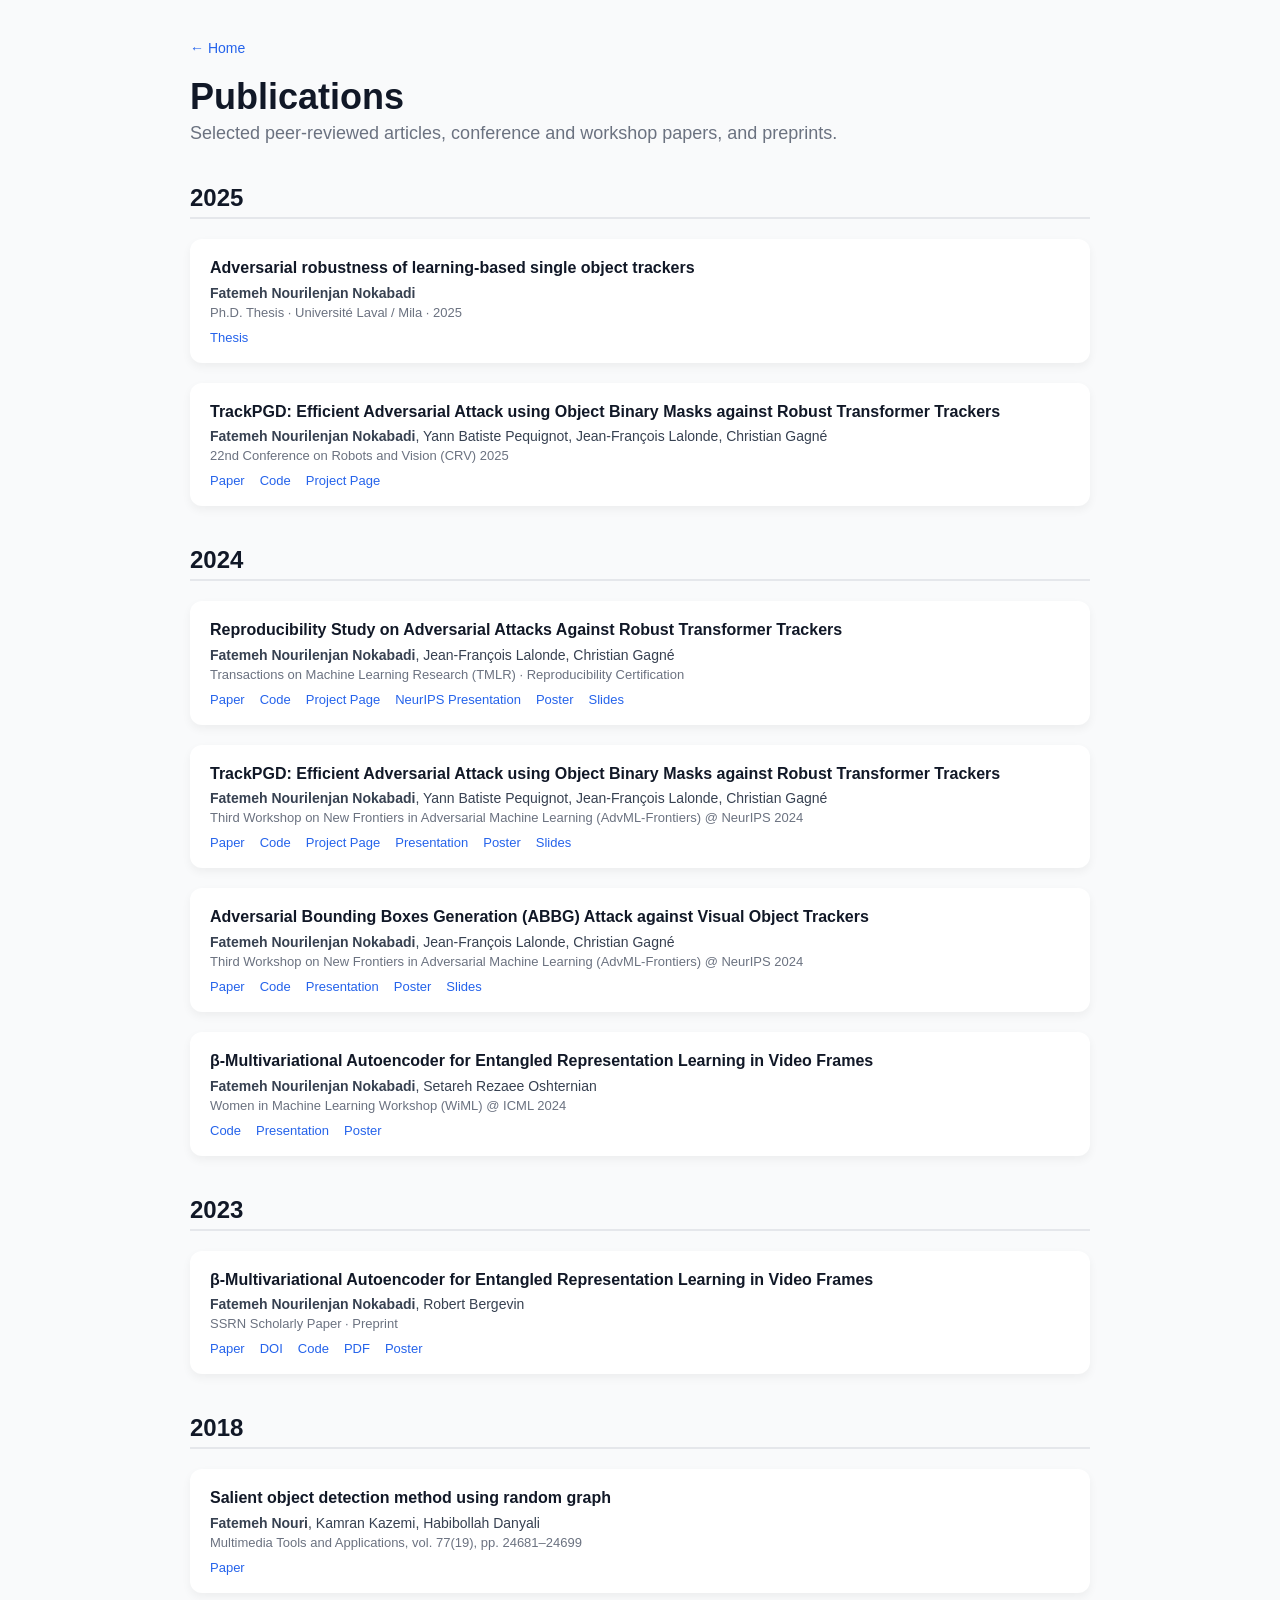
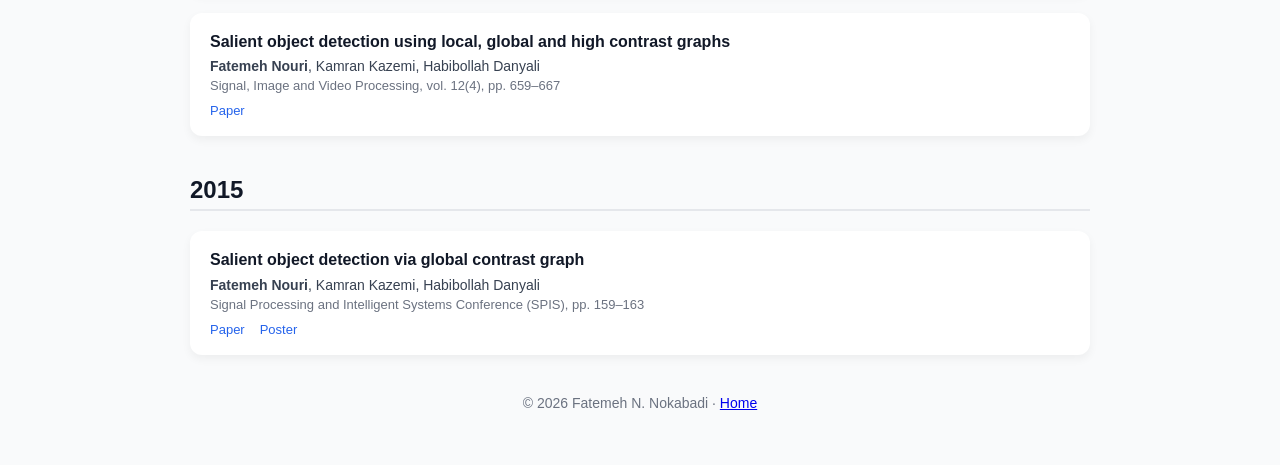
==== publications.html @ ff37f1ec "Replace profile photo Renames the newly uploaded assets/img/IMG_1244.png to assets/img/profile.png, " ====
<!DOCTYPE html>
<html lang="en">
<head>
    <meta charset="UTF-8">
    <meta name="viewport" content="width=device-width, initial-scale=1.0">
    <title>Publications | Fatemeh N. Nokabadi</title>

    <meta name="description" content="Publications by Fatemeh N. Nokabadi — computer vision, adversarial robustness, representation learning.">
    <meta name="author" content="Fatemeh N. Nokabadi">
    <link rel="canonical" href="https://fatemehn.github.io/publications.html">

    <meta property="og:type" content="website">
    <meta property="og:title" content="Publications | Fatemeh N. Nokabadi">
    <meta property="og:description" content="Publications by Fatemeh N. Nokabadi — computer vision, adversarial robustness, representation learning.">
    <meta property="og:url" content="https://fatemehn.github.io/publications.html">
    <meta property="og:image" content="https://fatemehn.github.io/assets/img/profile.png">

    <meta name="twitter:card" content="summary">
    <meta name="twitter:title" content="Publications | Fatemeh N. Nokabadi">
    <meta name="twitter:description" content="Publications by Fatemeh N. Nokabadi — computer vision, adversarial robustness, representation learning.">
    <meta name="twitter:image" content="https://fatemehn.github.io/assets/img/profile.png">

    <link rel="icon" type="image/svg+xml" href="favicon.svg">
    <link rel="stylesheet" href="style.css">
</head>

<body>

<div class="container">

    <header>
        <div class="page-nav">
            <a href="index.html">&larr; Home</a>
        </div>
        <h1>Publications</h1>
        <p class="subtitle">Selected peer-reviewed articles, conference and workshop papers, and preprints.</p>
    </header>

    <main>

        <section>
            <h2>2025</h2>

            <div class="card pub">
                <div class="pub-title">Adversarial robustness of learning-based single object trackers</div>
                <div class="pub-authors"><strong>Fatemeh Nourilenjan Nokabadi</strong></div>
                <p class="subtitle pub-venue">Ph.D. Thesis &middot; Universit&eacute; Laval / Mila &middot; 2025</p>
                <div class="pub-links">
                    <a href="https://corpus.ulaval.ca/entities/publication/7c452c49-e548-4453-a1b8-ef838040003e" target="_blank" rel="noopener">Thesis</a>
                </div>
            </div>

            <div class="card pub">
                <div class="pub-title">TrackPGD: Efficient Adversarial Attack using Object Binary Masks against Robust Transformer Trackers</div>
                <div class="pub-authors"><strong>Fatemeh Nourilenjan Nokabadi</strong>, Yann Batiste Pequignot, Jean-Fran&ccedil;ois Lalonde, Christian Gagn&eacute;</div>
                <p class="subtitle pub-venue">22nd Conference on Robots and Vision (CRV) 2025</p>
                <div class="pub-links">
                    <a href="https://crv.pubpub.org/pub/9aj2g0hb/release/1" target="_blank" rel="noopener">Paper</a>
                    <a href="https://github.com/fatemehN/TrackPGD" target="_blank" rel="noopener">Code</a>
                    <a href="https://lvsn.github.io/TrackPGD/" target="_blank" rel="noopener">Project Page</a>
                </div>
            </div>
        </section>

        <section>
            <h2>2024</h2>

            <div class="card pub">
                <div class="pub-title">Reproducibility Study on Adversarial Attacks Against Robust Transformer Trackers</div>
                <div class="pub-authors"><strong>Fatemeh Nourilenjan Nokabadi</strong>, Jean-Fran&ccedil;ois Lalonde, Christian Gagn&eacute;</div>
                <p class="subtitle pub-venue">Transactions on Machine Learning Research (TMLR) &middot; Reproducibility Certification</p>
                <div class="pub-links">
                    <a href="https://openreview.net/forum?id=FEEKR0Vl9s" target="_blank" rel="noopener">Paper</a>
                    <a href="https://github.com/fatemehN/ReproducibilityStudy" target="_blank" rel="noopener">Code</a>
                    <a href="https://lvsn.github.io/ReproStudy/" target="_blank" rel="noopener">Project Page</a>
                    <a href="https://neurips.cc/virtual/2024/poster/99343" target="_blank" rel="noopener">NeurIPS Presentation</a>
                    <a href="NeurIPS2024/Reproducibility_Poster_Nokabadi.pdf" target="_blank" rel="noopener">Poster</a>
                    <a href="NeurIPS2024/Reproducibilty_Slides.pdf" target="_blank" rel="noopener">Slides</a>
                </div>
            </div>

            <div class="card pub">
                <div class="pub-title">TrackPGD: Efficient Adversarial Attack using Object Binary Masks against Robust Transformer Trackers</div>
                <div class="pub-authors"><strong>Fatemeh Nourilenjan Nokabadi</strong>, Yann Batiste Pequignot, Jean-Fran&ccedil;ois Lalonde, Christian Gagn&eacute;</div>
                <p class="subtitle pub-venue">Third Workshop on New Frontiers in Adversarial Machine Learning (AdvML-Frontiers) @ NeurIPS 2024</p>
                <div class="pub-links">
                    <a href="https://openreview.net/forum?id=niCzJh1cbP" target="_blank" rel="noopener">Paper</a>
                    <a href="https://github.com/fatemehN/TrackPGD" target="_blank" rel="noopener">Code</a>
                    <a href="https://lvsn.github.io/TrackPGD/" target="_blank" rel="noopener">Project Page</a>
                    <a href="https://neurips.cc/virtual/2024/100197" target="_blank" rel="noopener">Presentation</a>
                    <a href="NeurIPS2024/TrackPGDPosterFinal.pdf" target="_blank" rel="noopener">Poster</a>
                    <a href="NeurIPS2024/TrackPGD_Slides.pdf" target="_blank" rel="noopener">Slides</a>
                </div>
            </div>

            <div class="card pub">
                <div class="pub-title">Adversarial Bounding Boxes Generation (ABBG) Attack against Visual Object Trackers</div>
                <div class="pub-authors"><strong>Fatemeh Nourilenjan Nokabadi</strong>, Jean-Fran&ccedil;ois Lalonde, Christian Gagn&eacute;</div>
                <p class="subtitle pub-venue">Third Workshop on New Frontiers in Adversarial Machine Learning (AdvML-Frontiers) @ NeurIPS 2024</p>
                <div class="pub-links">
                    <a href="https://openreview.net/forum?id=PRQFtvakYN" target="_blank" rel="noopener">Paper</a>
                    <a href="https://github.com/fatemehN/ABBG" target="_blank" rel="noopener">Code</a>
                    <a href="https://neurips.cc/virtual/2024/100211" target="_blank" rel="noopener">Presentation</a>
                    <a href="NeurIPS2024/ABBGPosterFinal.pdf" target="_blank" rel="noopener">Poster</a>
                    <a href="NeurIPS2024/ABBG_Slides.pdf" target="_blank" rel="noopener">Slides</a>
                </div>
            </div>

            <div class="card pub">
                <div class="pub-title">&beta;-Multivariational Autoencoder for Entangled Representation Learning in Video Frames</div>
                <div class="pub-authors"><strong>Fatemeh Nourilenjan Nokabadi</strong>, Setareh Rezaee Oshternian</div>
                <p class="subtitle pub-venue">Women in Machine Learning Workshop (WiML) @ ICML 2024</p>
                <div class="pub-links">
                    <a href="https://github.com/fatemehN/entangled_representation" target="_blank" rel="noopener">Code</a>
                    <a href="https://www.youtube.com/watch?v=EUA3tJLeZyg" target="_blank" rel="noopener">Presentation</a>
                    <a href="assets/pdf/bmvae_poster.pdf" target="_blank" rel="noopener">Poster</a>
                </div>
            </div>
        </section>

        <section>
            <h2>2023</h2>

            <div class="card pub">
                <div class="pub-title">&beta;-Multivariational Autoencoder for Entangled Representation Learning in Video Frames</div>
                <div class="pub-authors"><strong>Fatemeh Nourilenjan Nokabadi</strong>, Robert Bergevin</div>
                <p class="subtitle pub-venue">SSRN Scholarly Paper &middot; Preprint</p>
                <div class="pub-links">
                    <a href="https://papers.ssrn.com/abstract=4364375" target="_blank" rel="noopener">Paper</a>
                    <a href="https://doi.org/10.2139/ssrn.4364375" target="_blank" rel="noopener">DOI</a>
                    <a href="https://github.com/fatemehN/entangled_representation" target="_blank" rel="noopener">Code</a>
                    <a href="assets/pdf/BMVAE.pdf" target="_blank" rel="noopener">PDF</a>
                    <a href="assets/pdf/bmvae_poster.pdf" target="_blank" rel="noopener">Poster</a>
                </div>
            </div>
        </section>

        <section>
            <h2>2018</h2>

            <div class="card pub">
                <div class="pub-title">Salient object detection method using random graph</div>
                <div class="pub-authors"><strong>Fatemeh Nouri</strong>, Kamran Kazemi, Habibollah Danyali</div>
                <p class="subtitle pub-venue">Multimedia Tools and Applications, vol. 77(19), pp. 24681&ndash;24699</p>
                <div class="pub-links">
                    <a href="https://doi.org/10.1007/s11042-018-5668-3" target="_blank" rel="noopener">Paper</a>
                </div>
            </div>

            <div class="card pub">
                <div class="pub-title">Salient object detection using local, global and high contrast graphs</div>
                <div class="pub-authors"><strong>Fatemeh Nouri</strong>, Kamran Kazemi, Habibollah Danyali</div>
                <p class="subtitle pub-venue">Signal, Image and Video Processing, vol. 12(4), pp. 659&ndash;667</p>
                <div class="pub-links">
                    <a href="https://doi.org/10.1007/s11760-017-1205-5" target="_blank" rel="noopener">Paper</a>
                </div>
            </div>
        </section>

        <section>
            <h2>2015</h2>

            <div class="card pub">
                <div class="pub-title">Salient object detection via global contrast graph</div>
                <div class="pub-authors"><strong>Fatemeh Nouri</strong>, Kamran Kazemi, Habibollah Danyali</div>
                <p class="subtitle pub-venue">Signal Processing and Intelligent Systems Conference (SPIS), pp. 159&ndash;163</p>
                <div class="pub-links">
                    <a href="https://ieeexplore.ieee.org/abstract/document/7422332" target="_blank" rel="noopener">Paper</a>
                    <a href="assets/pdf/ICSPIS 2015.pdf" target="_blank" rel="noopener">Poster</a>
                </div>
            </div>
        </section>

    </main>

    <footer>
        <p>&copy; 2026 Fatemeh N. Nokabadi &middot; <a href="index.html">Home</a></p>
    </footer>

</div>

</body>
</html>
---- style.css ----
body {
    font-family: -apple-system, BlinkMacSystemFont, "Segoe UI", Roboto, sans-serif;
    margin: 0;
    background: #f9fafb;
    color: #111827;
}


.container {
    max-width: 900px;
    margin-left: auto;
    margin-right: auto;
    padding: 40px 20px;
}

header {
    margin-bottom: 40px;
}

.header-container {
    display: flex;
    justify-content: flex-start;
    align-items: center;
    width: 100%;
    gap: 40px;
}

.header-content-left {
    display: flex;
    flex-direction: column;
}

h1 {
    font-size: 36px;
    margin: 0 0 5px 0;
}

.subtitle {
    font-size: 18px;
    color: #6b7280;
    margin: 0 0 10px 0;
}

.links {
    display: flex;
    gap: 15px;
}

.links a {
    text-decoration: none;
    color: #2563eb;
    font-weight: 400;
    font-size: 14px;
}

.links a:hover {
    text-decoration: underline;
}

.profile-pic {
    width: 140px;
    height: 140px;
    object-fit: cover;
    border-radius: 50%;
    border: 2px solid #e5e7eb;
    flex-shrink: 0;
}

h2 {
    margin-top: 40px;
    border-bottom: 2px solid #e5e7eb;
    padding-bottom: 5px;
}

.card {
    background: white;
    padding: 20px;
    margin-top: 20px;
    border-radius: 12px;
    box-shadow: 0 4px 10px rgba(0,0,0,0.05);
}

.card a {
    font-size: 13px;
    color: #2563eb;
    text-decoration: none;
    font-weight: 500;
}

.card a:hover {
    text-decoration: underline;
}

.job-header {
    display: flex;
    justify-content: space-between;
    align-items: center;
}

.job-title {
    font-weight: 600;
    font-size: 18px;
}

.company {
    color: #374151;
    margin-bottom: 10px;
}

.date {
    color: #6b7280;
    font-size: 14px;
}

ul {
    margin-top: 10px;
    padding-left: 20px;
}

ul li a {
    font-size: 13px;
}

.skills span {
    display: inline-block;
    background: #eef2ff;
    padding: 6px 10px;
    margin: 5px 5px 5px 0;
    border-radius: 6px;
    font-size: 14px;
}

.project-title {
    font-weight: 600;
    font-size: 18px;
    margin-bottom: 10px;
}

.project-carousel {
    display: flex;
    overflow-x: auto;
    scroll-snap-type: x mandatory;
    -webkit-overflow-scrolling: touch;
    scrollbar-width: none;
    padding: 8px 0 16px;
    margin-top: 20px;
}

.project-carousel::-webkit-scrollbar {
    display: none;
}

.project-carousel > .project-slide {
    flex: 0 0 100%;
    scroll-snap-align: center;
    scroll-snap-stop: always;
    margin-top: 0;
    box-sizing: border-box;
}

.swipe-hint {
    text-align: center;
    font-size: 12px;
    color: #6b7280;
    margin: 4px 0 0;
    user-select: none;
}

@media (min-width: 769px) {
    .project-carousel {
        display: block;
        overflow: visible;
        scroll-snap-type: none;
        padding: 0;
        margin-top: 0;
    }

    .project-carousel > .project-slide {
        margin-top: 20px;
    }

    .swipe-hint {
        display: none;
    }
}

.page-nav {
    margin-bottom: 20px;
    font-size: 14px;
}

.page-nav a {
    color: #2563eb;
    text-decoration: none;
}

.page-nav a:hover {
    text-decoration: underline;
}

.pub {
    padding: 18px 20px;
}

.pub-title {
    font-weight: 600;
    font-size: 16px;
    margin-bottom: 6px;
    line-height: 1.35;
}

.pub-authors {
    font-size: 14px;
    color: #374151;
    margin-bottom: 4px;
}

.pub-venue {
    font-size: 13px;
    margin: 2px 0 10px 0;
}

.pub-links {
    display: flex;
    flex-wrap: wrap;
    gap: 10px 15px;
}

@media (max-width: 768px) {
    .header-container {
        flex-direction: column-reverse;
        text-align: center;
        gap: 20px;
    }
    .links {
        justify-content: center;
    }
    .profile-pic {
        margin-left: 0;
    }
}


footer {
    text-align: center;
    margin-top: 40px;
    color: #6b7280;
    font-size: 14px;
}
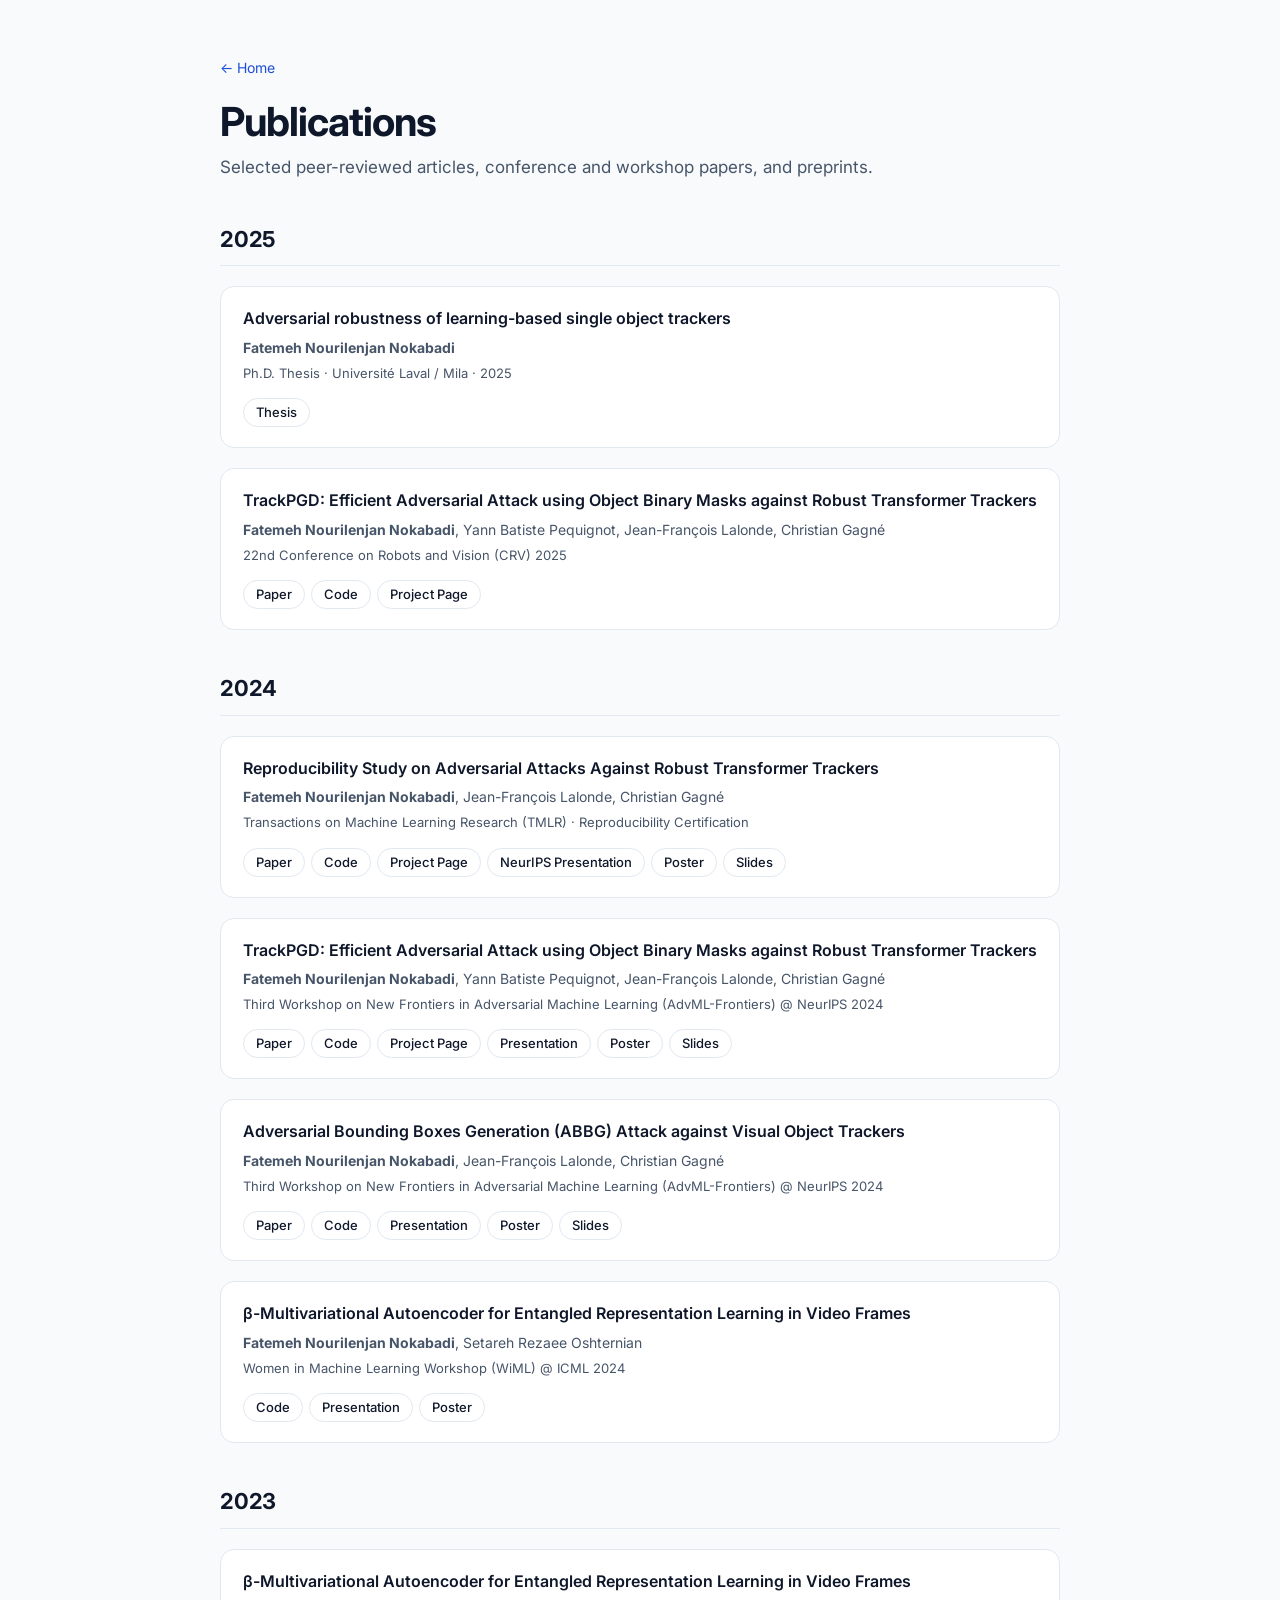
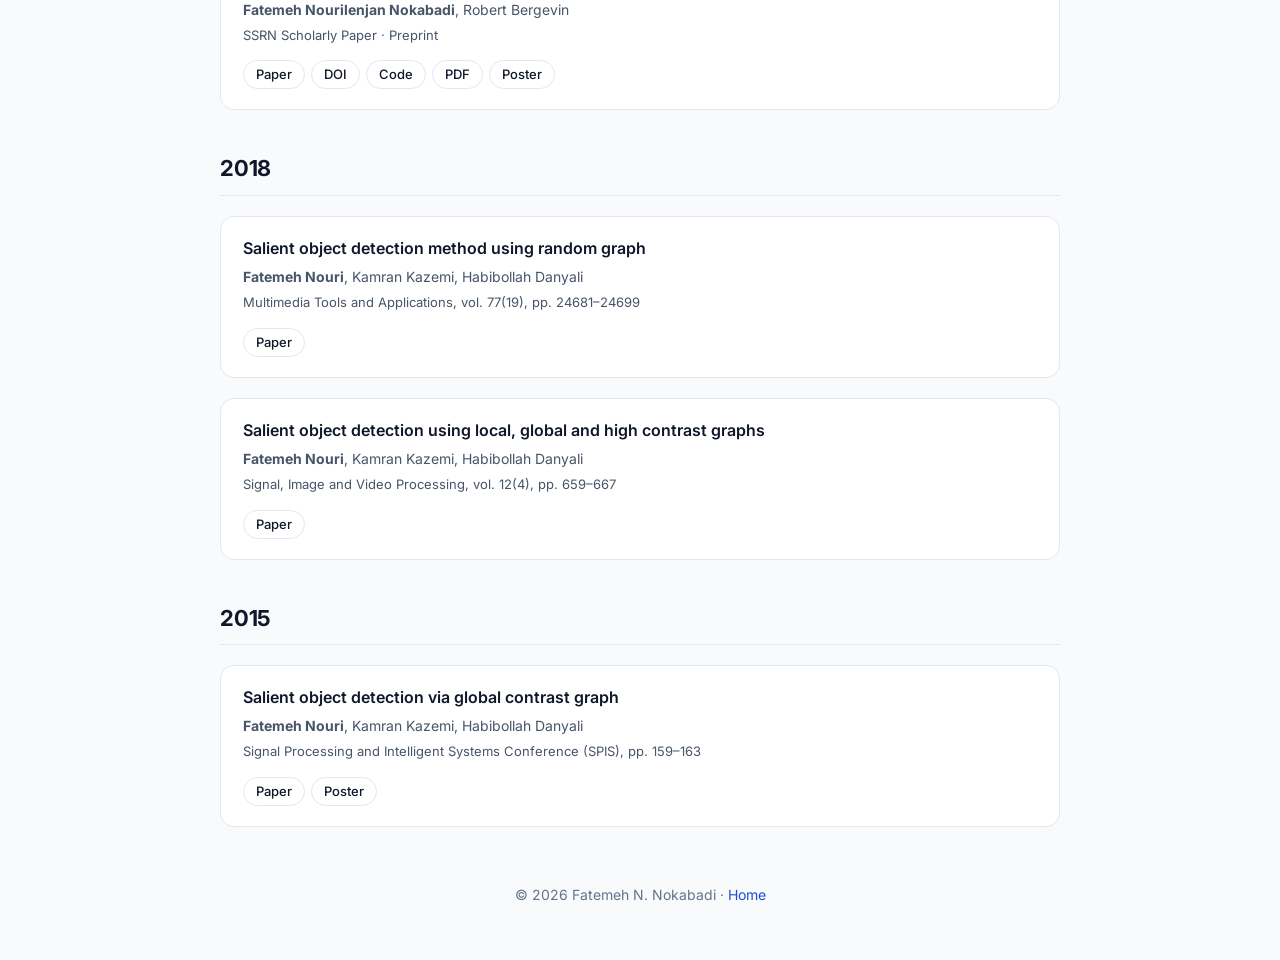
==== commit 7f7bd12a: "Add tabbed front page and start modern restyle Show About, Projects and Academic Service as tabs on " ====
--- a/publications.html
+++ b/publications.html
@@ -21,6 +21,9 @@
     <meta name="twitter:image" content="https://fatemehn.github.io/assets/img/profile.png">
 
     <link rel="icon" type="image/svg+xml" href="favicon.svg">
+    <link rel="preconnect" href="https://fonts.googleapis.com">
+    <link rel="preconnect" href="https://fonts.gstatic.com" crossorigin>
+    <link rel="stylesheet" href="https://fonts.googleapis.com/css2?family=Inter:wght@400;500;600;700&amp;display=swap">
     <link rel="stylesheet" href="style.css">
 </head>
 
--- a/style.css
+++ b/style.css
@@ -1,17 +1,71 @@
+:root {
+    --bg: #f8fafc;
+    --surface: #ffffff;
+    --text: #0f172a;
+    --text-muted: #475569;
+    --text-subtle: #64748b;
+    --border: #e2e8f0;
+    --accent: #1d4ed8;
+    --accent-soft: #eff6ff;
+    --accent-border: #bfdbfe;
+    --chip-bg: #f1f5f9;
+    color-scheme: light;
+}
+
+@media (prefers-color-scheme: dark) {
+    :root {
+        --bg: #0b1120;
+        --surface: #131c2e;
+        --text: #e2e8f0;
+        --text-muted: #a5b4c8;
+        --text-subtle: #94a3b8;
+        --border: #24324a;
+        --accent: #7cb1ff;
+        --accent-soft: #15233d;
+        --accent-border: #2b4572;
+        --chip-bg: #1c2840;
+        color-scheme: dark;
+    }
+}
+
+* {
+    box-sizing: border-box;
+}
+
 body {
-    font-family: -apple-system, BlinkMacSystemFont, "Segoe UI", Roboto, sans-serif;
+    font-family: "Inter", -apple-system, BlinkMacSystemFont, "Segoe UI", Roboto, sans-serif;
+    font-size: 16px;
+    line-height: 1.65;
     margin: 0;
-    background: #f9fafb;
-    color: #111827;
-}
-
+    background: var(--bg);
+    color: var(--text);
+    -webkit-font-smoothing: antialiased;
+}
+
+a {
+    color: var(--accent);
+    text-decoration: none;
+}
+
+a:hover {
+    text-decoration: underline;
+    text-underline-offset: 3px;
+}
+
+a:focus-visible,
+button:focus-visible {
+    outline: 2px solid var(--accent);
+    outline-offset: 2px;
+    border-radius: 6px;
+}
 
 .container {
-    max-width: 900px;
-    margin-left: auto;
-    margin-right: auto;
-    padding: 40px 20px;
-}
+    max-width: 880px;
+    margin: 0 auto;
+    padding: 56px 20px 40px;
+}
+
+/* ---------- Header ---------- */
 
 header {
     margin-bottom: 40px;
@@ -19,9 +73,8 @@
 
 .header-container {
     display: flex;
-    justify-content: flex-start;
-    align-items: center;
-    width: 100%;
+    justify-content: space-between;
+    align-items: center;
     gap: 40px;
 }
 
@@ -31,219 +84,323 @@
 }
 
 h1 {
-    font-size: 36px;
-    margin: 0 0 5px 0;
+    font-size: 40px;
+    font-weight: 700;
+    letter-spacing: -0.025em;
+    line-height: 1.15;
+    margin: 0 0 8px;
 }
 
 .subtitle {
-    font-size: 18px;
-    color: #6b7280;
-    margin: 0 0 10px 0;
+    font-size: 17px;
+    color: var(--text-muted);
+    margin: 0 0 18px;
 }
 
 .links {
     display: flex;
-    gap: 15px;
-}
-
-.links a {
+    flex-wrap: wrap;
+    align-items: center;
+    gap: 8px;
+}
+
+.icon-link {
+    display: inline-flex;
+    align-items: center;
+    justify-content: center;
+    width: 38px;
+    height: 38px;
+    border: 1px solid var(--border);
+    border-radius: 50%;
+    background: var(--surface);
+    color: var(--text-muted);
+    transition: color 0.15s, border-color 0.15s, background 0.15s;
+}
+
+.icon-link svg {
+    width: 17px;
+    height: 17px;
+}
+
+.icon-link:hover {
+    color: var(--accent);
+    border-color: var(--accent-border);
+    background: var(--accent-soft);
     text-decoration: none;
-    color: #2563eb;
-    font-weight: 400;
+}
+
+.button {
+    display: inline-flex;
+    align-items: center;
+    height: 38px;
+    padding: 0 16px;
+    margin-left: 4px;
+    border-radius: 999px;
+    background: var(--accent);
+    color: var(--surface);
     font-size: 14px;
-}
-
-.links a:hover {
-    text-decoration: underline;
+    font-weight: 600;
+}
+
+.button:hover {
+    text-decoration: none;
+    filter: brightness(1.1);
 }
 
 .profile-pic {
-    width: 140px;
-    height: 140px;
+    width: 148px;
+    height: 148px;
     object-fit: cover;
     border-radius: 50%;
-    border: 2px solid #e5e7eb;
+    border: 4px solid var(--surface);
+    box-shadow: 0 0 0 1px var(--border), 0 8px 24px rgba(15, 23, 42, 0.12);
     flex-shrink: 0;
 }
 
+/* ---------- Tabs ---------- */
+
+.tabs {
+    display: flex;
+    gap: 4px;
+    border-bottom: 1px solid var(--border);
+    overflow-x: auto;
+}
+
+.tab {
+    font: inherit;
+    font-size: 16px;
+    font-weight: 600;
+    color: var(--text-subtle);
+    background: none;
+    border: none;
+    border-bottom: 2px solid transparent;
+    margin-bottom: -1px;
+    padding: 10px 14px;
+    cursor: pointer;
+    white-space: nowrap;
+    transition: color 0.15s, border-color 0.15s;
+}
+
+.tab:hover {
+    color: var(--text);
+}
+
+.tab[aria-selected="true"] {
+    color: var(--text);
+    border-bottom-color: var(--accent);
+}
+
+.tab-panel:not([hidden]) {
+    animation: fade-in 0.25s ease-out;
+}
+
+@keyframes fade-in {
+    from { opacity: 0; transform: translateY(4px); }
+    to { opacity: 1; transform: none; }
+}
+
+@media (prefers-reduced-motion: reduce) {
+    .tab-panel:not([hidden]) {
+        animation: none;
+    }
+}
+
+/* ---------- Cards ---------- */
+
 h2 {
-    margin-top: 40px;
-    border-bottom: 2px solid #e5e7eb;
-    padding-bottom: 5px;
+    font-size: 22px;
+    letter-spacing: -0.01em;
+    margin: 40px 0 0;
+    padding-bottom: 8px;
+    border-bottom: 1px solid var(--border);
 }
 
 .card {
-    background: white;
-    padding: 20px;
+    background: var(--surface);
+    border: 1px solid var(--border);
+    border-radius: 14px;
+    padding: 24px 26px;
     margin-top: 20px;
-    border-radius: 12px;
-    box-shadow: 0 4px 10px rgba(0,0,0,0.05);
-}
-
-.card a {
+}
+
+.card p {
+    margin: 0 0 14px;
+}
+
+.card p:last-child {
+    margin-bottom: 0;
+}
+
+.about p {
+    font-size: 17px;
+    max-width: 68ch;
+}
+
+ul {
+    margin: 12px 0 0;
+    padding-left: 20px;
+}
+
+li + li {
+    margin-top: 6px;
+}
+
+li::marker {
+    color: var(--text-subtle);
+}
+
+/* ---------- Projects ---------- */
+
+.project .project-title {
+    font-size: 18px;
+    font-weight: 600;
+    letter-spacing: -0.01em;
+    margin: 0;
+    padding: 0;
+    border: none;
+}
+
+.chips {
+    display: flex;
+    flex-wrap: wrap;
+    gap: 6px;
+    margin-top: 10px;
+}
+
+.chip {
+    font-size: 12px;
+    font-weight: 500;
+    line-height: 1;
+    padding: 6px 10px;
+    border-radius: 999px;
+    background: var(--chip-bg);
+    color: var(--text-muted);
+}
+
+.chip-venue {
+    background: var(--accent-soft);
+    color: var(--accent);
+    border: 1px solid var(--accent-border);
+    padding: 5px 9px;
+    font-weight: 600;
+}
+
+.project ul {
+    color: var(--text-muted);
+    font-size: 15px;
+}
+
+.project-links {
+    display: flex;
+    flex-direction: column;
+    gap: 10px;
+    margin-top: 18px;
+    padding-top: 16px;
+    border-top: 1px solid var(--border);
+}
+
+.link-group {
+    display: flex;
+    flex-wrap: wrap;
+    align-items: center;
+    gap: 6px;
+}
+
+.link-label {
     font-size: 13px;
-    color: #2563eb;
+    font-weight: 600;
+    color: var(--text);
+    margin-right: 4px;
+}
+
+.pill,
+.pub-links a {
+    display: inline-flex;
+    align-items: center;
+    font-size: 13px;
+    font-weight: 500;
+    line-height: 1;
+    padding: 7px 12px;
+    border: 1px solid var(--border);
+    border-radius: 999px;
+    color: var(--text);
+    background: var(--surface);
+    transition: color 0.15s, border-color 0.15s, background 0.15s;
+}
+
+.pill:hover,
+.pub-links a:hover {
     text-decoration: none;
-    font-weight: 500;
-}
-
-.card a:hover {
-    text-decoration: underline;
-}
-
-.job-header {
-    display: flex;
-    justify-content: space-between;
-    align-items: center;
-}
-
-.job-title {
-    font-weight: 600;
-    font-size: 18px;
-}
-
-.company {
-    color: #374151;
-    margin-bottom: 10px;
-}
-
-.date {
-    color: #6b7280;
-    font-size: 14px;
-}
-
-ul {
-    margin-top: 10px;
-    padding-left: 20px;
-}
-
-ul li a {
-    font-size: 13px;
-}
-
-.skills span {
-    display: inline-block;
-    background: #eef2ff;
-    padding: 6px 10px;
-    margin: 5px 5px 5px 0;
-    border-radius: 6px;
-    font-size: 14px;
-}
-
-.project-title {
-    font-weight: 600;
-    font-size: 18px;
-    margin-bottom: 10px;
-}
-
-.project-carousel {
-    display: flex;
-    overflow-x: auto;
-    scroll-snap-type: x mandatory;
-    -webkit-overflow-scrolling: touch;
-    scrollbar-width: none;
-    padding: 8px 0 16px;
-    margin-top: 20px;
-}
-
-.project-carousel::-webkit-scrollbar {
-    display: none;
-}
-
-.project-carousel > .project-slide {
-    flex: 0 0 100%;
-    scroll-snap-align: center;
-    scroll-snap-stop: always;
-    margin-top: 0;
-    box-sizing: border-box;
-}
-
-.swipe-hint {
-    text-align: center;
-    font-size: 12px;
-    color: #6b7280;
-    margin: 4px 0 0;
-    user-select: none;
-}
-
-@media (min-width: 769px) {
-    .project-carousel {
-        display: block;
-        overflow: visible;
-        scroll-snap-type: none;
-        padding: 0;
-        margin-top: 0;
-    }
-
-    .project-carousel > .project-slide {
-        margin-top: 20px;
-    }
-
-    .swipe-hint {
-        display: none;
-    }
-}
+    color: var(--accent);
+    border-color: var(--accent-border);
+    background: var(--accent-soft);
+}
+
+/* ---------- Publications page ---------- */
 
 .page-nav {
     margin-bottom: 20px;
     font-size: 14px;
 }
 
-.page-nav a {
-    color: #2563eb;
-    text-decoration: none;
-}
-
-.page-nav a:hover {
-    text-decoration: underline;
-}
-
 .pub {
-    padding: 18px 20px;
+    padding: 20px 22px;
 }
 
 .pub-title {
     font-weight: 600;
     font-size: 16px;
     margin-bottom: 6px;
-    line-height: 1.35;
+    line-height: 1.4;
 }
 
 .pub-authors {
     font-size: 14px;
-    color: #374151;
+    color: var(--text-muted);
     margin-bottom: 4px;
 }
 
 .pub-venue {
     font-size: 13px;
-    margin: 2px 0 10px 0;
+    margin: 2px 0 12px;
 }
 
 .pub-links {
     display: flex;
     flex-wrap: wrap;
-    gap: 10px 15px;
-}
+    gap: 6px;
+}
+
+/* ---------- Footer ---------- */
+
+footer {
+    text-align: center;
+    margin-top: 56px;
+    color: var(--text-subtle);
+    font-size: 14px;
+}
+
+/* ---------- Small screens ---------- */
 
 @media (max-width: 768px) {
+    .container {
+        padding-top: 36px;
+    }
     .header-container {
         flex-direction: column-reverse;
         text-align: center;
         gap: 20px;
     }
+    h1 {
+        font-size: 32px;
+    }
     .links {
         justify-content: center;
     }
-    .profile-pic {
-        margin-left: 0;
-    }
-}
-
-
-footer {
-    text-align: center;
-    margin-top: 40px;
-    color: #6b7280;
-    font-size: 14px;
-}
+    .card {
+        padding: 20px;
+    }
+    .tab {
+        padding: 10px 10px;
+    }
+}
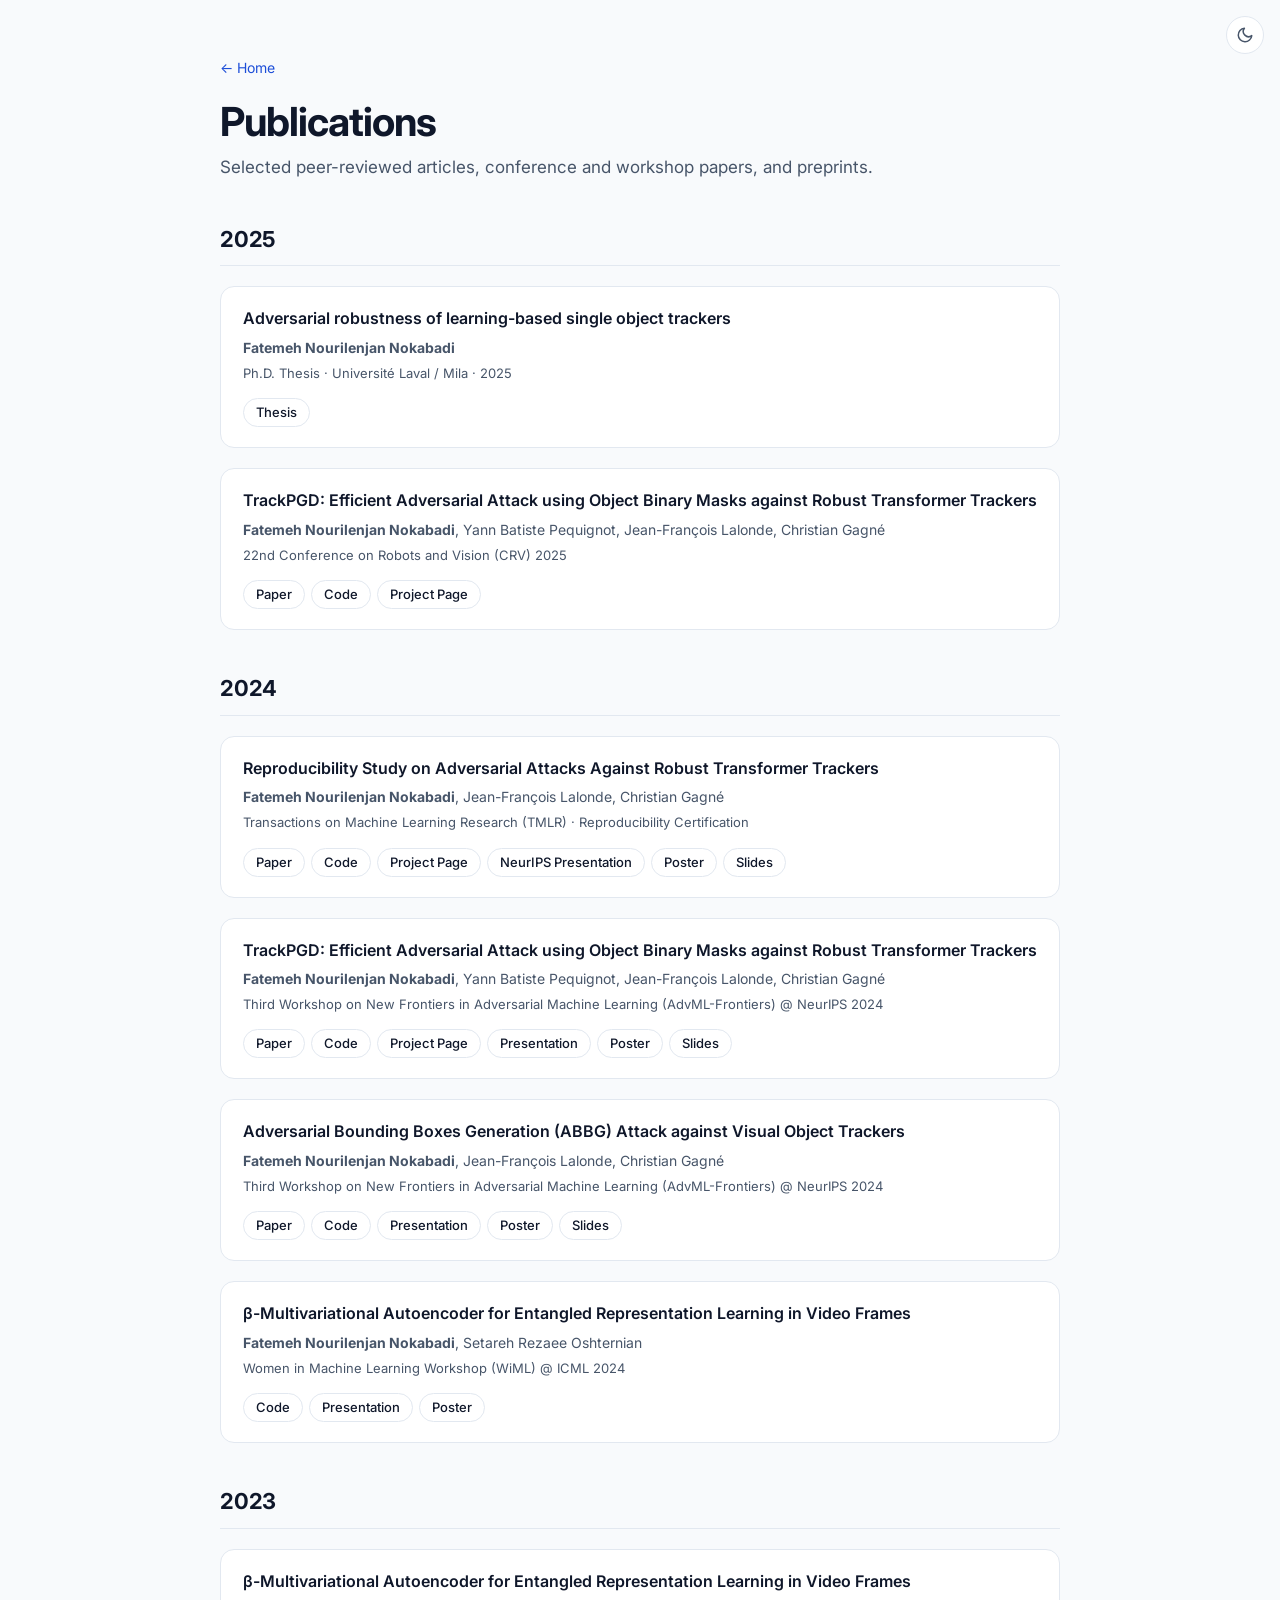
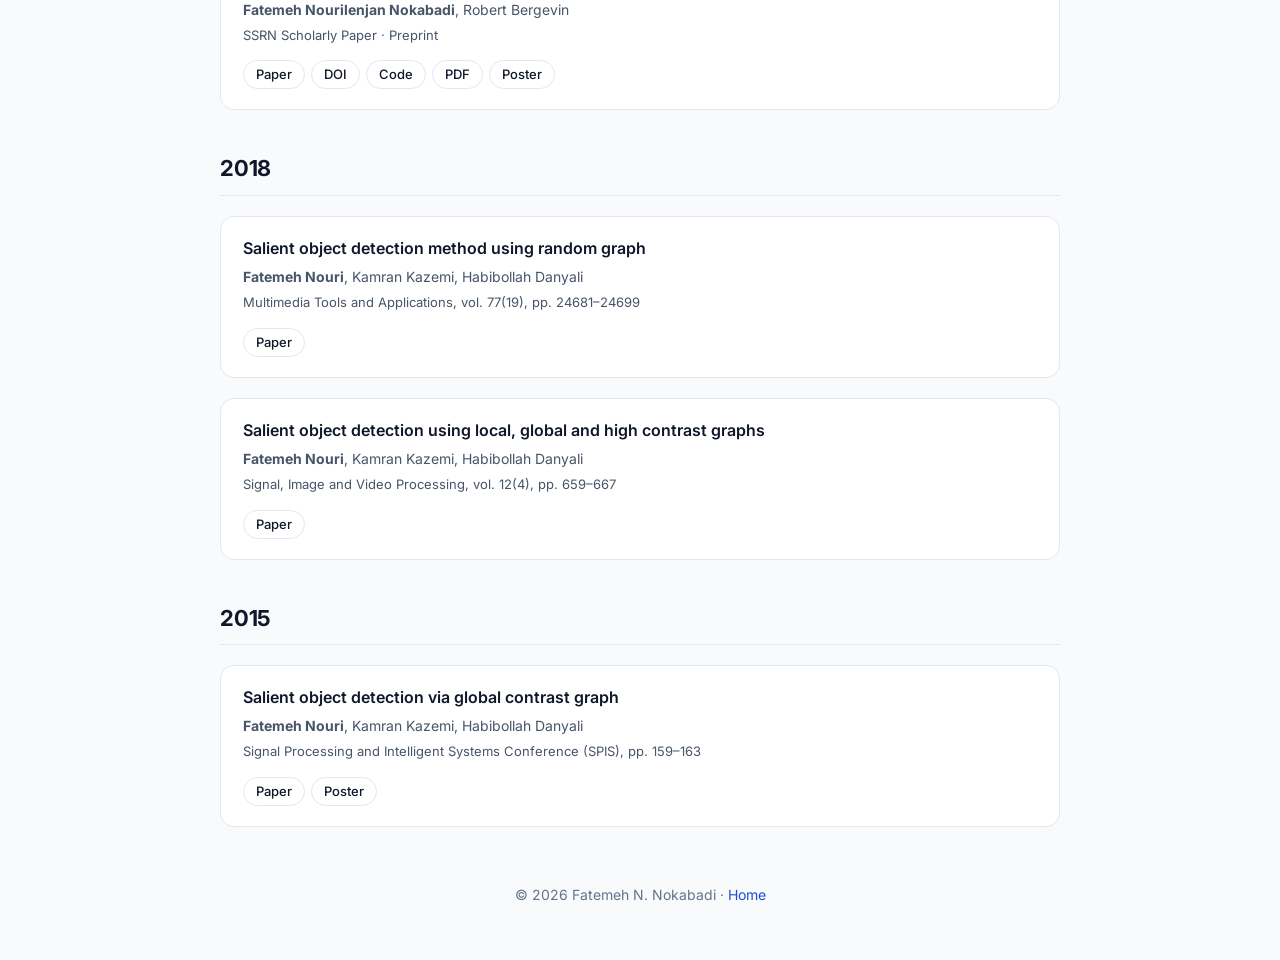
==== commit 442ef48c: "Add light/dark theme toggle" ====
--- a/publications.html
+++ b/publications.html
@@ -25,9 +25,15 @@
     <link rel="preconnect" href="https://fonts.gstatic.com" crossorigin>
     <link rel="stylesheet" href="https://fonts.googleapis.com/css2?family=Inter:wght@400;500;600;700&amp;display=swap">
     <link rel="stylesheet" href="style.css">
+    <script src="theme.js"></script>
 </head>
 
 <body>
+
+<button type="button" class="theme-toggle" aria-label="Switch to dark mode" hidden>
+    <svg class="icon-moon" viewBox="0 0 24 24" fill="none" stroke="currentColor" stroke-width="2" stroke-linecap="round" stroke-linejoin="round" aria-hidden="true"><path d="M21 12.8A9 9 0 1 1 11.2 3a7 7 0 0 0 9.8 9.8z"/></svg>
+    <svg class="icon-sun" viewBox="0 0 24 24" fill="none" stroke="currentColor" stroke-width="2" stroke-linecap="round" stroke-linejoin="round" aria-hidden="true"><circle cx="12" cy="12" r="4"/><path d="M12 2v2M12 20v2M4.9 4.9l1.4 1.4M17.7 17.7l1.4 1.4M2 12h2M20 12h2M4.9 19.1l1.4-1.4M17.7 6.3l1.4-1.4"/></svg>
+</button>
 
 <div class="container">
 
--- a/style.css
+++ b/style.css
@@ -12,8 +12,10 @@
     color-scheme: light;
 }
 
+/* Dark theme: follows the device setting unless the visitor chose light,
+   or is forced by the toggle (data-theme="dark", set in theme.js). */
 @media (prefers-color-scheme: dark) {
-    :root {
+    :root:not([data-theme="light"]) {
         --bg: #0b1120;
         --surface: #131c2e;
         --text: #e2e8f0;
@@ -28,6 +30,20 @@
     }
 }
 
+:root[data-theme="dark"] {
+    --bg: #0b1120;
+    --surface: #131c2e;
+    --text: #e2e8f0;
+    --text-muted: #a5b4c8;
+    --text-subtle: #94a3b8;
+    --border: #24324a;
+    --accent: #7cb1ff;
+    --accent-soft: #15233d;
+    --accent-border: #2b4572;
+    --chip-bg: #1c2840;
+    color-scheme: dark;
+}
+
 * {
     box-sizing: border-box;
 }
@@ -404,3 +420,114 @@
         padding: 10px 10px;
     }
 }
+
+/* ---------- In-card sections ---------- */
+
+.card-heading {
+    font-size: 13px;
+    font-weight: 600;
+    letter-spacing: 0.08em;
+    text-transform: uppercase;
+    color: var(--text-subtle);
+    margin: 0 0 12px;
+    padding: 0;
+    border: none;
+}
+
+.card-heading:not(:first-child) {
+    margin-top: 28px;
+}
+
+.dated {
+    list-style: none;
+    padding-left: 0;
+    margin: 0;
+}
+
+.dated li {
+    display: grid;
+    grid-template-columns: 88px 1fr;
+    gap: 12px;
+}
+
+.dated li + li {
+    margin-top: 10px;
+}
+
+.year {
+    color: var(--text-subtle);
+    font-size: 14px;
+    font-variant-numeric: tabular-nums;
+    padding-top: 1px;
+}
+
+@media (max-width: 520px) {
+    .tabs {
+        flex-wrap: wrap;
+        gap: 0 2px;
+    }
+    .tab {
+        font-size: 15px;
+        padding: 8px 8px;
+    }
+    .dated li {
+        grid-template-columns: 1fr;
+        gap: 0;
+    }
+}
+
+.talk-links {
+    display: flex;
+    flex-wrap: wrap;
+    gap: 6px;
+    margin-top: 8px;
+}
+
+/* ---------- Theme toggle ---------- */
+
+body {
+    position: relative;
+}
+
+.theme-toggle {
+    position: absolute;
+    top: 16px;
+    right: 16px;
+    display: inline-flex;
+    align-items: center;
+    justify-content: center;
+    width: 38px;
+    height: 38px;
+    padding: 0;
+    border: 1px solid var(--border);
+    border-radius: 50%;
+    background: var(--surface);
+    color: var(--text-muted);
+    cursor: pointer;
+    transition: color 0.15s, border-color 0.15s, background 0.15s;
+}
+
+.theme-toggle[hidden] {
+    display: none;
+}
+
+.theme-toggle:hover {
+    color: var(--accent);
+    border-color: var(--accent-border);
+    background: var(--accent-soft);
+}
+
+.theme-toggle svg {
+    width: 18px;
+    height: 18px;
+}
+
+/* Show the moon in light mode (switch to dark) and the sun in dark mode. */
+.theme-toggle .icon-sun,
+:root[data-theme="dark"] .theme-toggle .icon-moon {
+    display: none;
+}
+
+:root[data-theme="dark"] .theme-toggle .icon-sun {
+    display: block;
+}
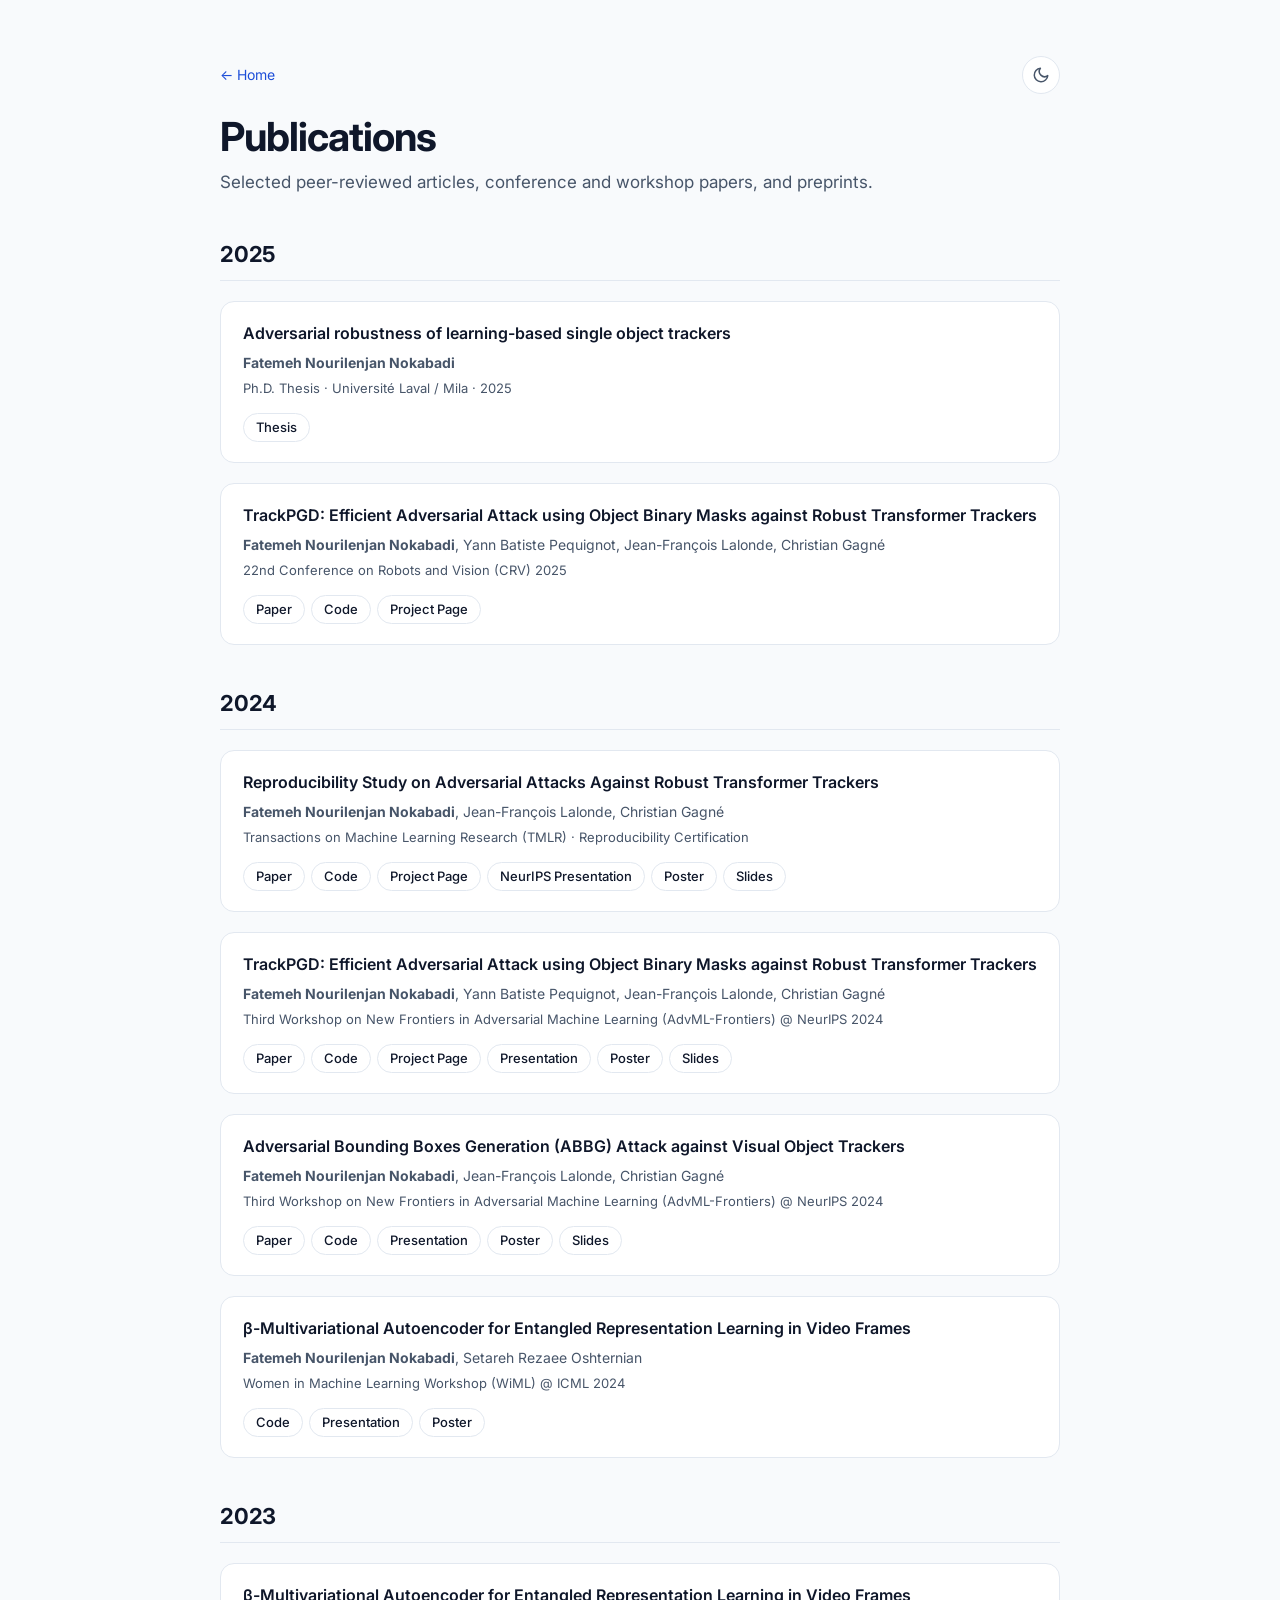
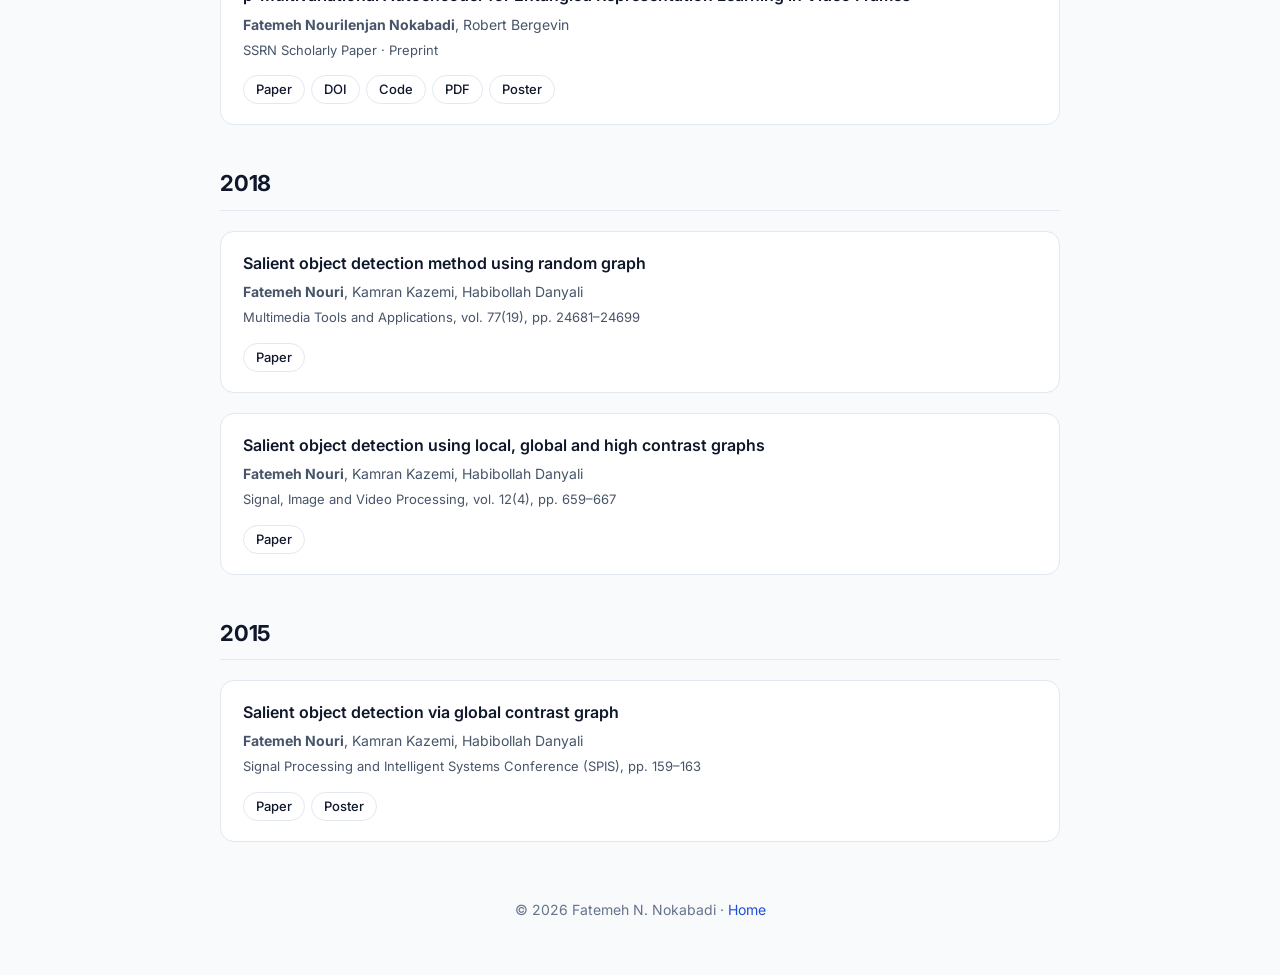
==== commit 482e4351: "Move theme toggle into Publications nav row" ====
--- a/publications.html
+++ b/publications.html
@@ -30,16 +30,16 @@
 
 <body>
 
-<button type="button" class="theme-toggle" aria-label="Switch to dark mode" hidden>
-    <svg class="icon-moon" viewBox="0 0 24 24" fill="none" stroke="currentColor" stroke-width="2" stroke-linecap="round" stroke-linejoin="round" aria-hidden="true"><path d="M21 12.8A9 9 0 1 1 11.2 3a7 7 0 0 0 9.8 9.8z"/></svg>
-    <svg class="icon-sun" viewBox="0 0 24 24" fill="none" stroke="currentColor" stroke-width="2" stroke-linecap="round" stroke-linejoin="round" aria-hidden="true"><circle cx="12" cy="12" r="4"/><path d="M12 2v2M12 20v2M4.9 4.9l1.4 1.4M17.7 17.7l1.4 1.4M2 12h2M20 12h2M4.9 19.1l1.4-1.4M17.7 6.3l1.4-1.4"/></svg>
-</button>
 
 <div class="container">
 
     <header>
         <div class="page-nav">
             <a href="index.html">&larr; Home</a>
+            <button type="button" class="theme-toggle" aria-label="Switch to dark mode" hidden>
+                <svg class="icon-moon" viewBox="0 0 24 24" fill="none" stroke="currentColor" stroke-width="2" stroke-linecap="round" stroke-linejoin="round" aria-hidden="true"><path d="M21 12.8A9 9 0 1 1 11.2 3a7 7 0 0 0 9.8 9.8z"/></svg>
+                <svg class="icon-sun" viewBox="0 0 24 24" fill="none" stroke="currentColor" stroke-width="2" stroke-linecap="round" stroke-linejoin="round" aria-hidden="true"><circle cx="12" cy="12" r="4"/><path d="M12 2v2M12 20v2M4.9 4.9l1.4 1.4M17.7 17.7l1.4 1.4M2 12h2M20 12h2M4.9 19.1l1.4-1.4M17.7 6.3l1.4-1.4"/></svg>
+            </button>
         </div>
         <h1>Publications</h1>
         <p class="subtitle">Selected peer-reviewed articles, conference and workshop papers, and preprints.</p>
--- a/style.css
+++ b/style.css
@@ -175,10 +175,18 @@
 
 /* ---------- Tabs ---------- */
 
+.tab-bar {
+    display: flex;
+    align-items: center;
+    gap: 12px;
+    border-bottom: 1px solid var(--border);
+}
+
 .tabs {
     display: flex;
+    flex: 1;
+    min-width: 0;
     gap: 4px;
-    border-bottom: 1px solid var(--border);
     overflow-x: auto;
 }
 
@@ -190,7 +198,6 @@
     background: none;
     border: none;
     border-bottom: 2px solid transparent;
-    margin-bottom: -1px;
     padding: 10px 14px;
     cursor: pointer;
     white-space: nowrap;
@@ -485,14 +492,14 @@
 
 /* ---------- Theme toggle ---------- */
 
-body {
-    position: relative;
+.page-nav {
+    display: flex;
+    justify-content: space-between;
+    align-items: center;
 }
 
 .theme-toggle {
-    position: absolute;
-    top: 16px;
-    right: 16px;
+    flex-shrink: 0;
     display: inline-flex;
     align-items: center;
     justify-content: center;
@@ -531,3 +538,9 @@
 :root[data-theme="dark"] .theme-toggle .icon-sun {
     display: block;
 }
+
+.item-detail {
+    display: block;
+    color: var(--text-muted);
+    font-size: 15px;
+}
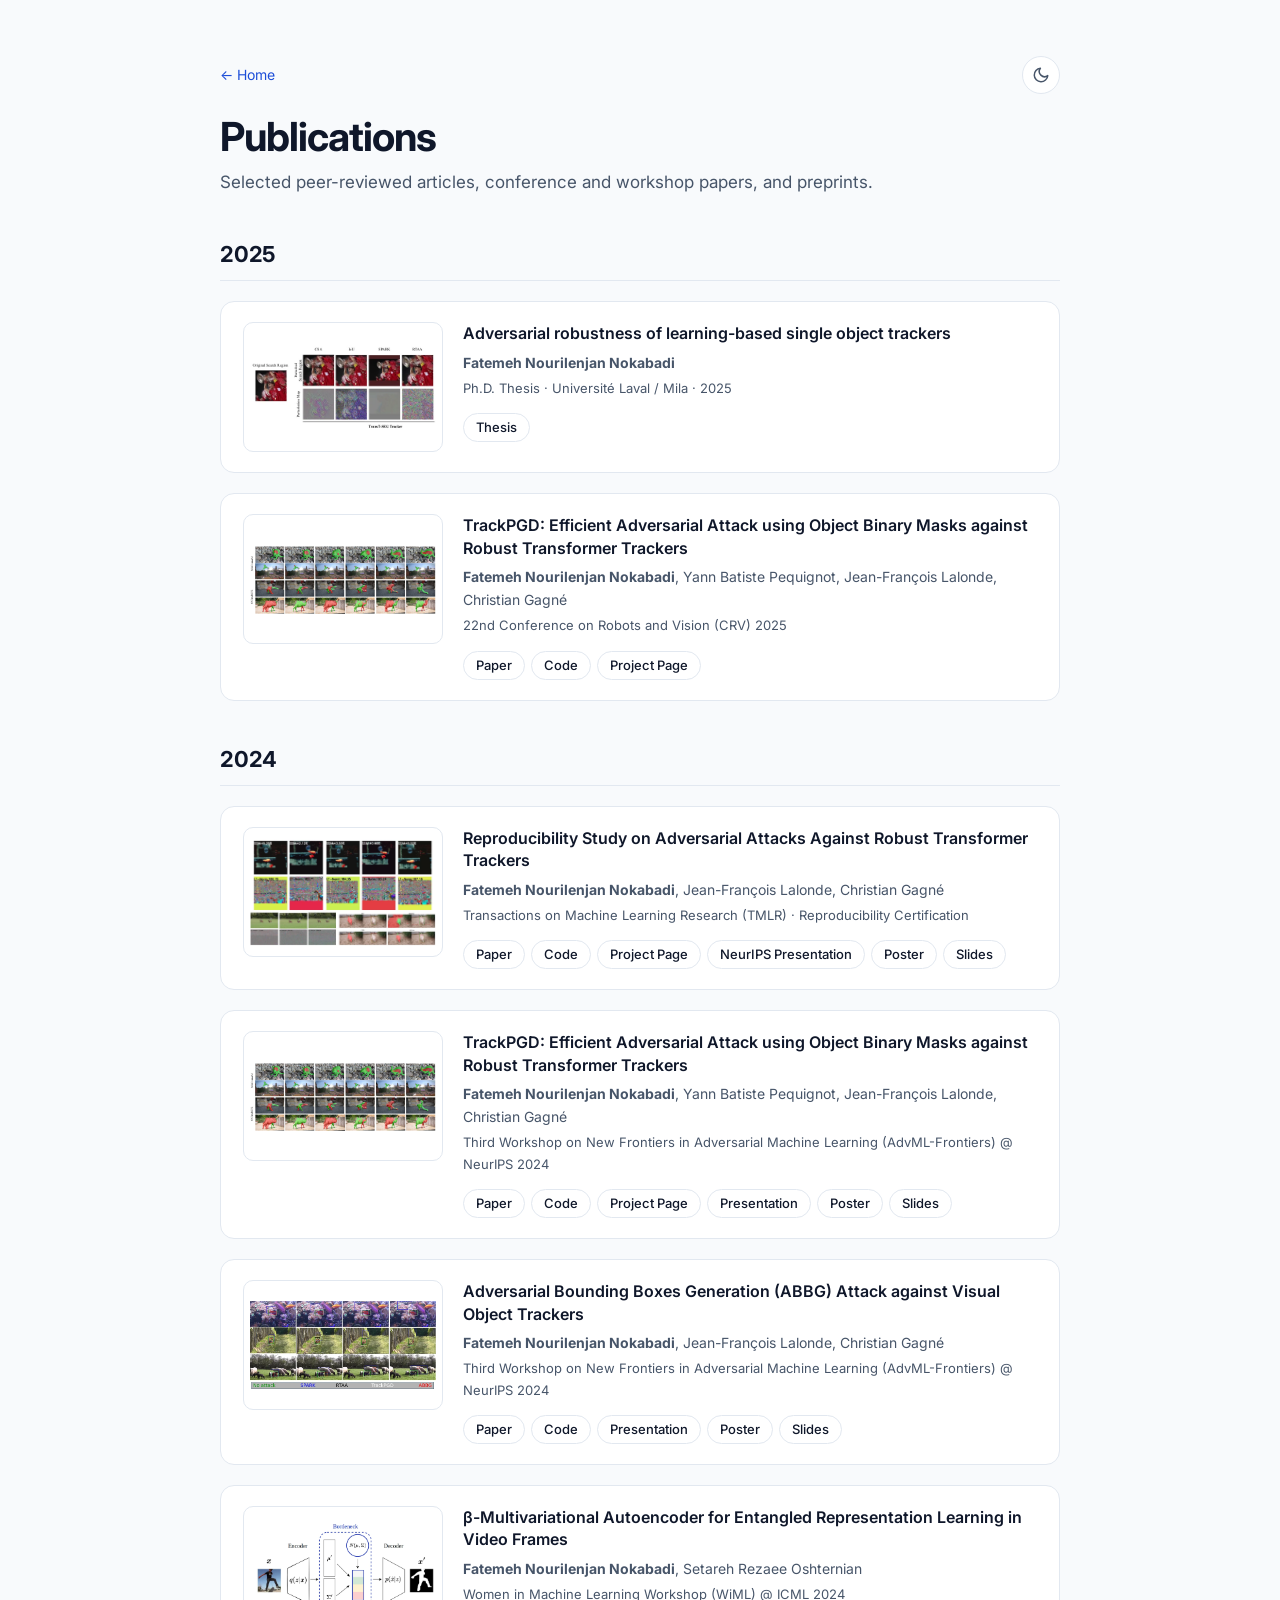
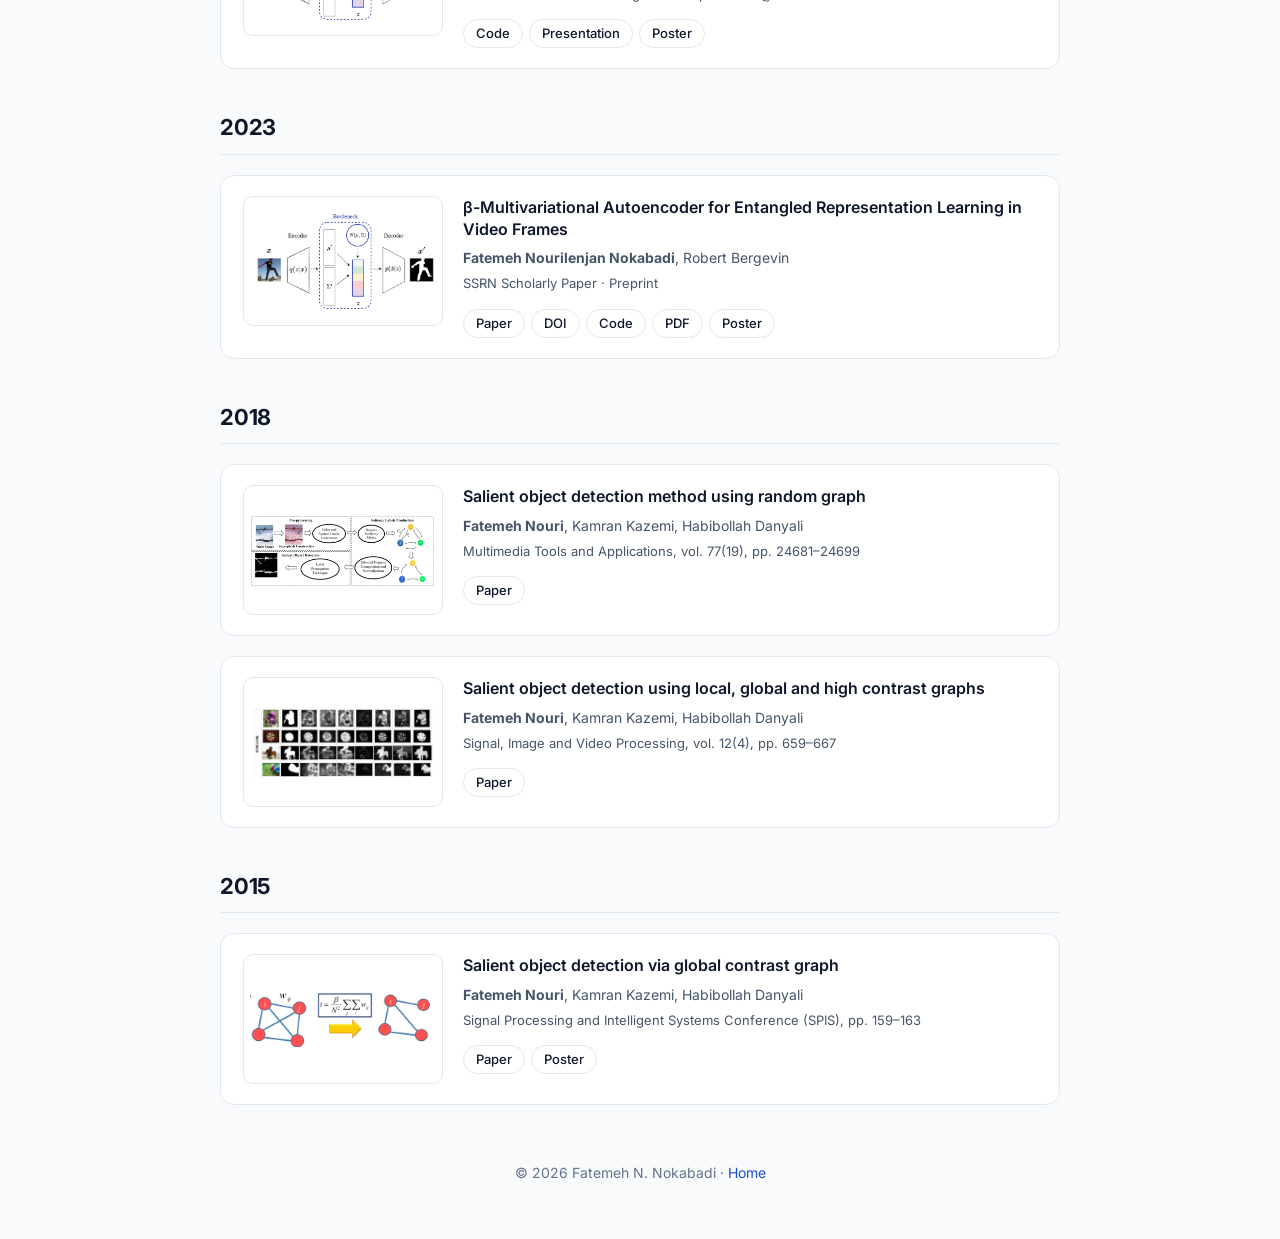
==== commit e59d95c1: "Add research figures to projects and publications, use icon links in header" ====
--- a/publications.html
+++ b/publications.html
@@ -51,22 +51,28 @@
             <h2>2025</h2>
 
             <div class="card pub">
-                <div class="pub-title">Adversarial robustness of learning-based single object trackers</div>
-                <div class="pub-authors"><strong>Fatemeh Nourilenjan Nokabadi</strong></div>
-                <p class="subtitle pub-venue">Ph.D. Thesis &middot; Universit&eacute; Laval / Mila &middot; 2025</p>
-                <div class="pub-links">
-                    <a href="https://corpus.ulaval.ca/entities/publication/7c452c49-e548-4453-a1b8-ef838040003e" target="_blank" rel="noopener">Thesis</a>
-                </div>
-            </div>
-
-            <div class="card pub">
-                <div class="pub-title">TrackPGD: Efficient Adversarial Attack using Object Binary Masks against Robust Transformer Trackers</div>
-                <div class="pub-authors"><strong>Fatemeh Nourilenjan Nokabadi</strong>, Yann Batiste Pequignot, Jean-Fran&ccedil;ois Lalonde, Christian Gagn&eacute;</div>
-                <p class="subtitle pub-venue">22nd Conference on Robots and Vision (CRV) 2025</p>
-                <div class="pub-links">
-                    <a href="https://crv.pubpub.org/pub/9aj2g0hb/release/1" target="_blank" rel="noopener">Paper</a>
-                    <a href="https://github.com/fatemehN/TrackPGD" target="_blank" rel="noopener">Code</a>
-                    <a href="https://lvsn.github.io/TrackPGD/" target="_blank" rel="noopener">Project Page</a>
+                <a class="pub-thumb" href="assets/img/figures/thesis-attacks.webp" target="_blank" rel="noopener"><img src="assets/img/figures/thesis-attacks.webp" alt="Perturbed search regions and perturbation maps of the CSA, IoU, SPARK and RTAA attacks on a TransT-SEG tracker" width="474" height="218" loading="lazy"></a>
+                <div class="pub-body">
+                    <div class="pub-title">Adversarial robustness of learning-based single object trackers</div>
+                    <div class="pub-authors"><strong>Fatemeh Nourilenjan Nokabadi</strong></div>
+                    <p class="subtitle pub-venue">Ph.D. Thesis &middot; Universit&eacute; Laval / Mila &middot; 2025</p>
+                    <div class="pub-links">
+                        <a href="https://corpus.ulaval.ca/entities/publication/7c452c49-e548-4453-a1b8-ef838040003e" target="_blank" rel="noopener">Thesis</a>
+                    </div>
+                </div>
+            </div>
+
+            <div class="card pub">
+                <a class="pub-thumb" href="assets/img/figures/trackpgd.webp" target="_blank" rel="noopener"><img src="assets/img/figures/trackpgd.webp" alt="TrackPGD attack results: predicted object masks on tracking sequences before and after the attack" width="1200" height="449" loading="lazy"></a>
+                <div class="pub-body">
+                    <div class="pub-title">TrackPGD: Efficient Adversarial Attack using Object Binary Masks against Robust Transformer Trackers</div>
+                    <div class="pub-authors"><strong>Fatemeh Nourilenjan Nokabadi</strong>, Yann Batiste Pequignot, Jean-Fran&ccedil;ois Lalonde, Christian Gagn&eacute;</div>
+                    <p class="subtitle pub-venue">22nd Conference on Robots and Vision (CRV) 2025</p>
+                    <div class="pub-links">
+                        <a href="https://crv.pubpub.org/pub/9aj2g0hb/release/1" target="_blank" rel="noopener">Paper</a>
+                        <a href="https://github.com/fatemehN/TrackPGD" target="_blank" rel="noopener">Code</a>
+                        <a href="https://lvsn.github.io/TrackPGD/" target="_blank" rel="noopener">Project Page</a>
+                    </div>
                 </div>
             </div>
         </section>
@@ -75,54 +81,66 @@
             <h2>2024</h2>
 
             <div class="card pub">
-                <div class="pub-title">Reproducibility Study on Adversarial Attacks Against Robust Transformer Trackers</div>
-                <div class="pub-authors"><strong>Fatemeh Nourilenjan Nokabadi</strong>, Jean-Fran&ccedil;ois Lalonde, Christian Gagn&eacute;</div>
-                <p class="subtitle pub-venue">Transactions on Machine Learning Research (TMLR) &middot; Reproducibility Certification</p>
-                <div class="pub-links">
-                    <a href="https://openreview.net/forum?id=FEEKR0Vl9s" target="_blank" rel="noopener">Paper</a>
-                    <a href="https://github.com/fatemehN/ReproducibilityStudy" target="_blank" rel="noopener">Code</a>
-                    <a href="https://lvsn.github.io/ReproStudy/" target="_blank" rel="noopener">Project Page</a>
-                    <a href="https://neurips.cc/virtual/2024/poster/99343" target="_blank" rel="noopener">NeurIPS Presentation</a>
-                    <a href="NeurIPS2024/Reproducibility_Poster_Nokabadi.pdf" target="_blank" rel="noopener">Poster</a>
-                    <a href="NeurIPS2024/Reproducibilty_Slides.pdf" target="_blank" rel="noopener">Slides</a>
-                </div>
-            </div>
-
-            <div class="card pub">
-                <div class="pub-title">TrackPGD: Efficient Adversarial Attack using Object Binary Masks against Robust Transformer Trackers</div>
-                <div class="pub-authors"><strong>Fatemeh Nourilenjan Nokabadi</strong>, Yann Batiste Pequignot, Jean-Fran&ccedil;ois Lalonde, Christian Gagn&eacute;</div>
-                <p class="subtitle pub-venue">Third Workshop on New Frontiers in Adversarial Machine Learning (AdvML-Frontiers) @ NeurIPS 2024</p>
-                <div class="pub-links">
-                    <a href="https://openreview.net/forum?id=niCzJh1cbP" target="_blank" rel="noopener">Paper</a>
-                    <a href="https://github.com/fatemehN/TrackPGD" target="_blank" rel="noopener">Code</a>
-                    <a href="https://lvsn.github.io/TrackPGD/" target="_blank" rel="noopener">Project Page</a>
-                    <a href="https://neurips.cc/virtual/2024/100197" target="_blank" rel="noopener">Presentation</a>
-                    <a href="NeurIPS2024/TrackPGDPosterFinal.pdf" target="_blank" rel="noopener">Poster</a>
-                    <a href="NeurIPS2024/TrackPGD_Slides.pdf" target="_blank" rel="noopener">Slides</a>
-                </div>
-            </div>
-
-            <div class="card pub">
-                <div class="pub-title">Adversarial Bounding Boxes Generation (ABBG) Attack against Visual Object Trackers</div>
-                <div class="pub-authors"><strong>Fatemeh Nourilenjan Nokabadi</strong>, Jean-Fran&ccedil;ois Lalonde, Christian Gagn&eacute;</div>
-                <p class="subtitle pub-venue">Third Workshop on New Frontiers in Adversarial Machine Learning (AdvML-Frontiers) @ NeurIPS 2024</p>
-                <div class="pub-links">
-                    <a href="https://openreview.net/forum?id=PRQFtvakYN" target="_blank" rel="noopener">Paper</a>
-                    <a href="https://github.com/fatemehN/ABBG" target="_blank" rel="noopener">Code</a>
-                    <a href="https://neurips.cc/virtual/2024/100211" target="_blank" rel="noopener">Presentation</a>
-                    <a href="NeurIPS2024/ABBGPosterFinal.pdf" target="_blank" rel="noopener">Poster</a>
-                    <a href="NeurIPS2024/ABBG_Slides.pdf" target="_blank" rel="noopener">Slides</a>
-                </div>
-            </div>
-
-            <div class="card pub">
-                <div class="pub-title">&beta;-Multivariational Autoencoder for Entangled Representation Learning in Video Frames</div>
-                <div class="pub-authors"><strong>Fatemeh Nourilenjan Nokabadi</strong>, Setareh Rezaee Oshternian</div>
-                <p class="subtitle pub-venue">Women in Machine Learning Workshop (WiML) @ ICML 2024</p>
-                <div class="pub-links">
-                    <a href="https://github.com/fatemehN/entangled_representation" target="_blank" rel="noopener">Code</a>
-                    <a href="https://www.youtube.com/watch?v=EUA3tJLeZyg" target="_blank" rel="noopener">Presentation</a>
-                    <a href="assets/pdf/bmvae_poster.pdf" target="_blank" rel="noopener">Poster</a>
+                <a class="pub-thumb" href="assets/img/figures/repro-study.webp" target="_blank" rel="noopener"><img src="assets/img/figures/repro-study.webp" alt="Adversarial perturbations and attacked frames compared across attacks in the reproducibility study" width="787" height="456" loading="lazy"></a>
+                <div class="pub-body">
+                    <div class="pub-title">Reproducibility Study on Adversarial Attacks Against Robust Transformer Trackers</div>
+                    <div class="pub-authors"><strong>Fatemeh Nourilenjan Nokabadi</strong>, Jean-Fran&ccedil;ois Lalonde, Christian Gagn&eacute;</div>
+                    <p class="subtitle pub-venue">Transactions on Machine Learning Research (TMLR) &middot; Reproducibility Certification</p>
+                    <div class="pub-links">
+                        <a href="https://openreview.net/forum?id=FEEKR0Vl9s" target="_blank" rel="noopener">Paper</a>
+                        <a href="https://github.com/fatemehN/ReproducibilityStudy" target="_blank" rel="noopener">Code</a>
+                        <a href="https://lvsn.github.io/ReproStudy/" target="_blank" rel="noopener">Project Page</a>
+                        <a href="https://neurips.cc/virtual/2024/poster/99343" target="_blank" rel="noopener">NeurIPS Presentation</a>
+                        <a href="NeurIPS2024/Reproducibility_Poster_Nokabadi.pdf" target="_blank" rel="noopener">Poster</a>
+                        <a href="NeurIPS2024/Reproducibilty_Slides.pdf" target="_blank" rel="noopener">Slides</a>
+                    </div>
+                </div>
+            </div>
+
+            <div class="card pub">
+                <a class="pub-thumb" href="assets/img/figures/trackpgd.webp" target="_blank" rel="noopener"><img src="assets/img/figures/trackpgd.webp" alt="TrackPGD attack results: predicted object masks on tracking sequences before and after the attack" width="1200" height="449" loading="lazy"></a>
+                <div class="pub-body">
+                    <div class="pub-title">TrackPGD: Efficient Adversarial Attack using Object Binary Masks against Robust Transformer Trackers</div>
+                    <div class="pub-authors"><strong>Fatemeh Nourilenjan Nokabadi</strong>, Yann Batiste Pequignot, Jean-Fran&ccedil;ois Lalonde, Christian Gagn&eacute;</div>
+                    <p class="subtitle pub-venue">Third Workshop on New Frontiers in Adversarial Machine Learning (AdvML-Frontiers) @ NeurIPS 2024</p>
+                    <div class="pub-links">
+                        <a href="https://openreview.net/forum?id=niCzJh1cbP" target="_blank" rel="noopener">Paper</a>
+                        <a href="https://github.com/fatemehN/TrackPGD" target="_blank" rel="noopener">Code</a>
+                        <a href="https://lvsn.github.io/TrackPGD/" target="_blank" rel="noopener">Project Page</a>
+                        <a href="https://neurips.cc/virtual/2024/100197" target="_blank" rel="noopener">Presentation</a>
+                        <a href="NeurIPS2024/TrackPGDPosterFinal.pdf" target="_blank" rel="noopener">Poster</a>
+                        <a href="NeurIPS2024/TrackPGD_Slides.pdf" target="_blank" rel="noopener">Slides</a>
+                    </div>
+                </div>
+            </div>
+
+            <div class="card pub">
+                <a class="pub-thumb" href="assets/img/figures/abbg.webp" target="_blank" rel="noopener"><img src="assets/img/figures/abbg.webp" alt="Tracker outputs on three video sequences with no attack and under the SPARK, RTAA, TrackPGD and ABBG attacks" width="720" height="339" loading="lazy"></a>
+                <div class="pub-body">
+                    <div class="pub-title">Adversarial Bounding Boxes Generation (ABBG) Attack against Visual Object Trackers</div>
+                    <div class="pub-authors"><strong>Fatemeh Nourilenjan Nokabadi</strong>, Jean-Fran&ccedil;ois Lalonde, Christian Gagn&eacute;</div>
+                    <p class="subtitle pub-venue">Third Workshop on New Frontiers in Adversarial Machine Learning (AdvML-Frontiers) @ NeurIPS 2024</p>
+                    <div class="pub-links">
+                        <a href="https://openreview.net/forum?id=PRQFtvakYN" target="_blank" rel="noopener">Paper</a>
+                        <a href="https://github.com/fatemehN/ABBG" target="_blank" rel="noopener">Code</a>
+                        <a href="https://neurips.cc/virtual/2024/100211" target="_blank" rel="noopener">Presentation</a>
+                        <a href="NeurIPS2024/ABBGPosterFinal.pdf" target="_blank" rel="noopener">Poster</a>
+                        <a href="NeurIPS2024/ABBG_Slides.pdf" target="_blank" rel="noopener">Slides</a>
+                    </div>
+                </div>
+            </div>
+
+            <div class="card pub">
+                <a class="pub-thumb" href="assets/img/figures/bmvae.webp" target="_blank" rel="noopener"><img src="assets/img/figures/bmvae.webp" alt="Beta-Multivariational Autoencoder: encoder, multivariate Gaussian bottleneck and mask decoder" width="1127" height="628" loading="lazy"></a>
+                <div class="pub-body">
+                    <div class="pub-title">&beta;-Multivariational Autoencoder for Entangled Representation Learning in Video Frames</div>
+                    <div class="pub-authors"><strong>Fatemeh Nourilenjan Nokabadi</strong>, Setareh Rezaee Oshternian</div>
+                    <p class="subtitle pub-venue">Women in Machine Learning Workshop (WiML) @ ICML 2024</p>
+                    <div class="pub-links">
+                        <a href="https://github.com/fatemehN/entangled_representation" target="_blank" rel="noopener">Code</a>
+                        <a href="https://www.youtube.com/watch?v=EUA3tJLeZyg" target="_blank" rel="noopener">Presentation</a>
+                        <a href="assets/pdf/bmvae_poster.pdf" target="_blank" rel="noopener">Poster</a>
+                    </div>
                 </div>
             </div>
         </section>
@@ -131,15 +149,18 @@
             <h2>2023</h2>
 
             <div class="card pub">
-                <div class="pub-title">&beta;-Multivariational Autoencoder for Entangled Representation Learning in Video Frames</div>
-                <div class="pub-authors"><strong>Fatemeh Nourilenjan Nokabadi</strong>, Robert Bergevin</div>
-                <p class="subtitle pub-venue">SSRN Scholarly Paper &middot; Preprint</p>
-                <div class="pub-links">
-                    <a href="https://papers.ssrn.com/abstract=4364375" target="_blank" rel="noopener">Paper</a>
-                    <a href="https://doi.org/10.2139/ssrn.4364375" target="_blank" rel="noopener">DOI</a>
-                    <a href="https://github.com/fatemehN/entangled_representation" target="_blank" rel="noopener">Code</a>
-                    <a href="assets/pdf/BMVAE.pdf" target="_blank" rel="noopener">PDF</a>
-                    <a href="assets/pdf/bmvae_poster.pdf" target="_blank" rel="noopener">Poster</a>
+                <a class="pub-thumb" href="assets/img/figures/bmvae.webp" target="_blank" rel="noopener"><img src="assets/img/figures/bmvae.webp" alt="Beta-Multivariational Autoencoder: encoder, multivariate Gaussian bottleneck and mask decoder" width="1127" height="628" loading="lazy"></a>
+                <div class="pub-body">
+                    <div class="pub-title">&beta;-Multivariational Autoencoder for Entangled Representation Learning in Video Frames</div>
+                    <div class="pub-authors"><strong>Fatemeh Nourilenjan Nokabadi</strong>, Robert Bergevin</div>
+                    <p class="subtitle pub-venue">SSRN Scholarly Paper &middot; Preprint</p>
+                    <div class="pub-links">
+                        <a href="https://papers.ssrn.com/abstract=4364375" target="_blank" rel="noopener">Paper</a>
+                        <a href="https://doi.org/10.2139/ssrn.4364375" target="_blank" rel="noopener">DOI</a>
+                        <a href="https://github.com/fatemehN/entangled_representation" target="_blank" rel="noopener">Code</a>
+                        <a href="assets/pdf/BMVAE.pdf" target="_blank" rel="noopener">PDF</a>
+                        <a href="assets/pdf/bmvae_poster.pdf" target="_blank" rel="noopener">Poster</a>
+                    </div>
                 </div>
             </div>
         </section>
@@ -148,20 +169,26 @@
             <h2>2018</h2>
 
             <div class="card pub">
-                <div class="pub-title">Salient object detection method using random graph</div>
-                <div class="pub-authors"><strong>Fatemeh Nouri</strong>, Kamran Kazemi, Habibollah Danyali</div>
-                <p class="subtitle pub-venue">Multimedia Tools and Applications, vol. 77(19), pp. 24681&ndash;24699</p>
-                <div class="pub-links">
-                    <a href="https://doi.org/10.1007/s11042-018-5668-3" target="_blank" rel="noopener">Paper</a>
-                </div>
-            </div>
-
-            <div class="card pub">
-                <div class="pub-title">Salient object detection using local, global and high contrast graphs</div>
-                <div class="pub-authors"><strong>Fatemeh Nouri</strong>, Kamran Kazemi, Habibollah Danyali</div>
-                <p class="subtitle pub-venue">Signal, Image and Video Processing, vol. 12(4), pp. 659&ndash;667</p>
-                <div class="pub-links">
-                    <a href="https://doi.org/10.1007/s11760-017-1205-5" target="_blank" rel="noopener">Paper</a>
+                <a class="pub-thumb" href="assets/img/figures/saliency-random-graph.webp" target="_blank" rel="noopener"><img src="assets/img/figures/saliency-random-graph.webp" alt="Random-graph salient object detection pipeline: superpixels, region similarity graph, inbound degrees and label propagation" width="741" height="291" loading="lazy"></a>
+                <div class="pub-body">
+                    <div class="pub-title">Salient object detection method using random graph</div>
+                    <div class="pub-authors"><strong>Fatemeh Nouri</strong>, Kamran Kazemi, Habibollah Danyali</div>
+                    <p class="subtitle pub-venue">Multimedia Tools and Applications, vol. 77(19), pp. 24681&ndash;24699</p>
+                    <div class="pub-links">
+                        <a href="https://doi.org/10.1007/s11042-018-5668-3" target="_blank" rel="noopener">Paper</a>
+                    </div>
+                </div>
+            </div>
+
+            <div class="card pub">
+                <a class="pub-thumb" href="assets/img/figures/saliency-multi-graph.webp" target="_blank" rel="noopener"><img src="assets/img/figures/saliency-multi-graph.webp" alt="Saliency maps on MSRA10K images from the local, global and high-contrast graph method" width="790" height="297" loading="lazy"></a>
+                <div class="pub-body">
+                    <div class="pub-title">Salient object detection using local, global and high contrast graphs</div>
+                    <div class="pub-authors"><strong>Fatemeh Nouri</strong>, Kamran Kazemi, Habibollah Danyali</div>
+                    <p class="subtitle pub-venue">Signal, Image and Video Processing, vol. 12(4), pp. 659&ndash;667</p>
+                    <div class="pub-links">
+                        <a href="https://doi.org/10.1007/s11760-017-1205-5" target="_blank" rel="noopener">Paper</a>
+                    </div>
                 </div>
             </div>
         </section>
@@ -170,12 +197,15 @@
             <h2>2015</h2>
 
             <div class="card pub">
-                <div class="pub-title">Salient object detection via global contrast graph</div>
-                <div class="pub-authors"><strong>Fatemeh Nouri</strong>, Kamran Kazemi, Habibollah Danyali</div>
-                <p class="subtitle pub-venue">Signal Processing and Intelligent Systems Conference (SPIS), pp. 159&ndash;163</p>
-                <div class="pub-links">
-                    <a href="https://ieeexplore.ieee.org/abstract/document/7422332" target="_blank" rel="noopener">Paper</a>
-                    <a href="assets/pdf/ICSPIS 2015.pdf" target="_blank" rel="noopener">Poster</a>
+                <a class="pub-thumb" href="assets/img/figures/saliency-global-contrast.webp" target="_blank" rel="noopener"><img src="assets/img/figures/saliency-global-contrast.webp" alt="Global contrast graph: edge weights thresholded to keep salient nodes" width="484" height="143" loading="lazy"></a>
+                <div class="pub-body">
+                    <div class="pub-title">Salient object detection via global contrast graph</div>
+                    <div class="pub-authors"><strong>Fatemeh Nouri</strong>, Kamran Kazemi, Habibollah Danyali</div>
+                    <p class="subtitle pub-venue">Signal Processing and Intelligent Systems Conference (SPIS), pp. 159&ndash;163</p>
+                    <div class="pub-links">
+                        <a href="https://ieeexplore.ieee.org/abstract/document/7422332" target="_blank" rel="noopener">Paper</a>
+                        <a href="assets/pdf/ICSPIS 2015.pdf" target="_blank" rel="noopener">Poster</a>
+                    </div>
                 </div>
             </div>
         </section>
--- a/style.css
+++ b/style.css
@@ -255,8 +255,8 @@
 }
 
 .about p {
-    font-size: 17px;
-    max-width: 68ch;
+    font-size: 16px;
+    text-align: justify;
 }
 
 ul {
@@ -544,3 +544,62 @@
     color: var(--text-muted);
     font-size: 15px;
 }
+
+/* ---------- Figures ---------- */
+
+/* Figures are drawn on white, so they sit on a white panel in both themes. */
+.project-figure,
+.pub-thumb {
+    display: block;
+    background: #fff;
+    border: 1px solid var(--border);
+    border-radius: 10px;
+    overflow: hidden;
+    transition: border-color 0.15s, box-shadow 0.15s;
+}
+
+.project-figure:hover,
+.pub-thumb:hover {
+    border-color: var(--accent-border);
+    box-shadow: 0 6px 18px rgba(15, 23, 42, 0.12);
+}
+
+.project-figure img,
+.pub-thumb img {
+    display: block;
+    width: 100%;
+    height: 100%;
+    object-fit: contain;
+}
+
+.project-figure {
+    margin-top: 16px;
+    padding: 12px;
+    height: 240px;
+}
+
+.card.pub {
+    display: grid;
+    grid-template-columns: 200px 1fr;
+    gap: 20px;
+    align-items: start;
+}
+
+.pub-thumb {
+    padding: 6px;
+    height: 130px;
+}
+
+@media (max-width: 600px) {
+    .project-figure {
+        height: 170px;
+        padding: 8px;
+    }
+    .card.pub {
+        grid-template-columns: 1fr;
+        gap: 14px;
+    }
+    .pub-thumb {
+        height: 150px;
+    }
+}
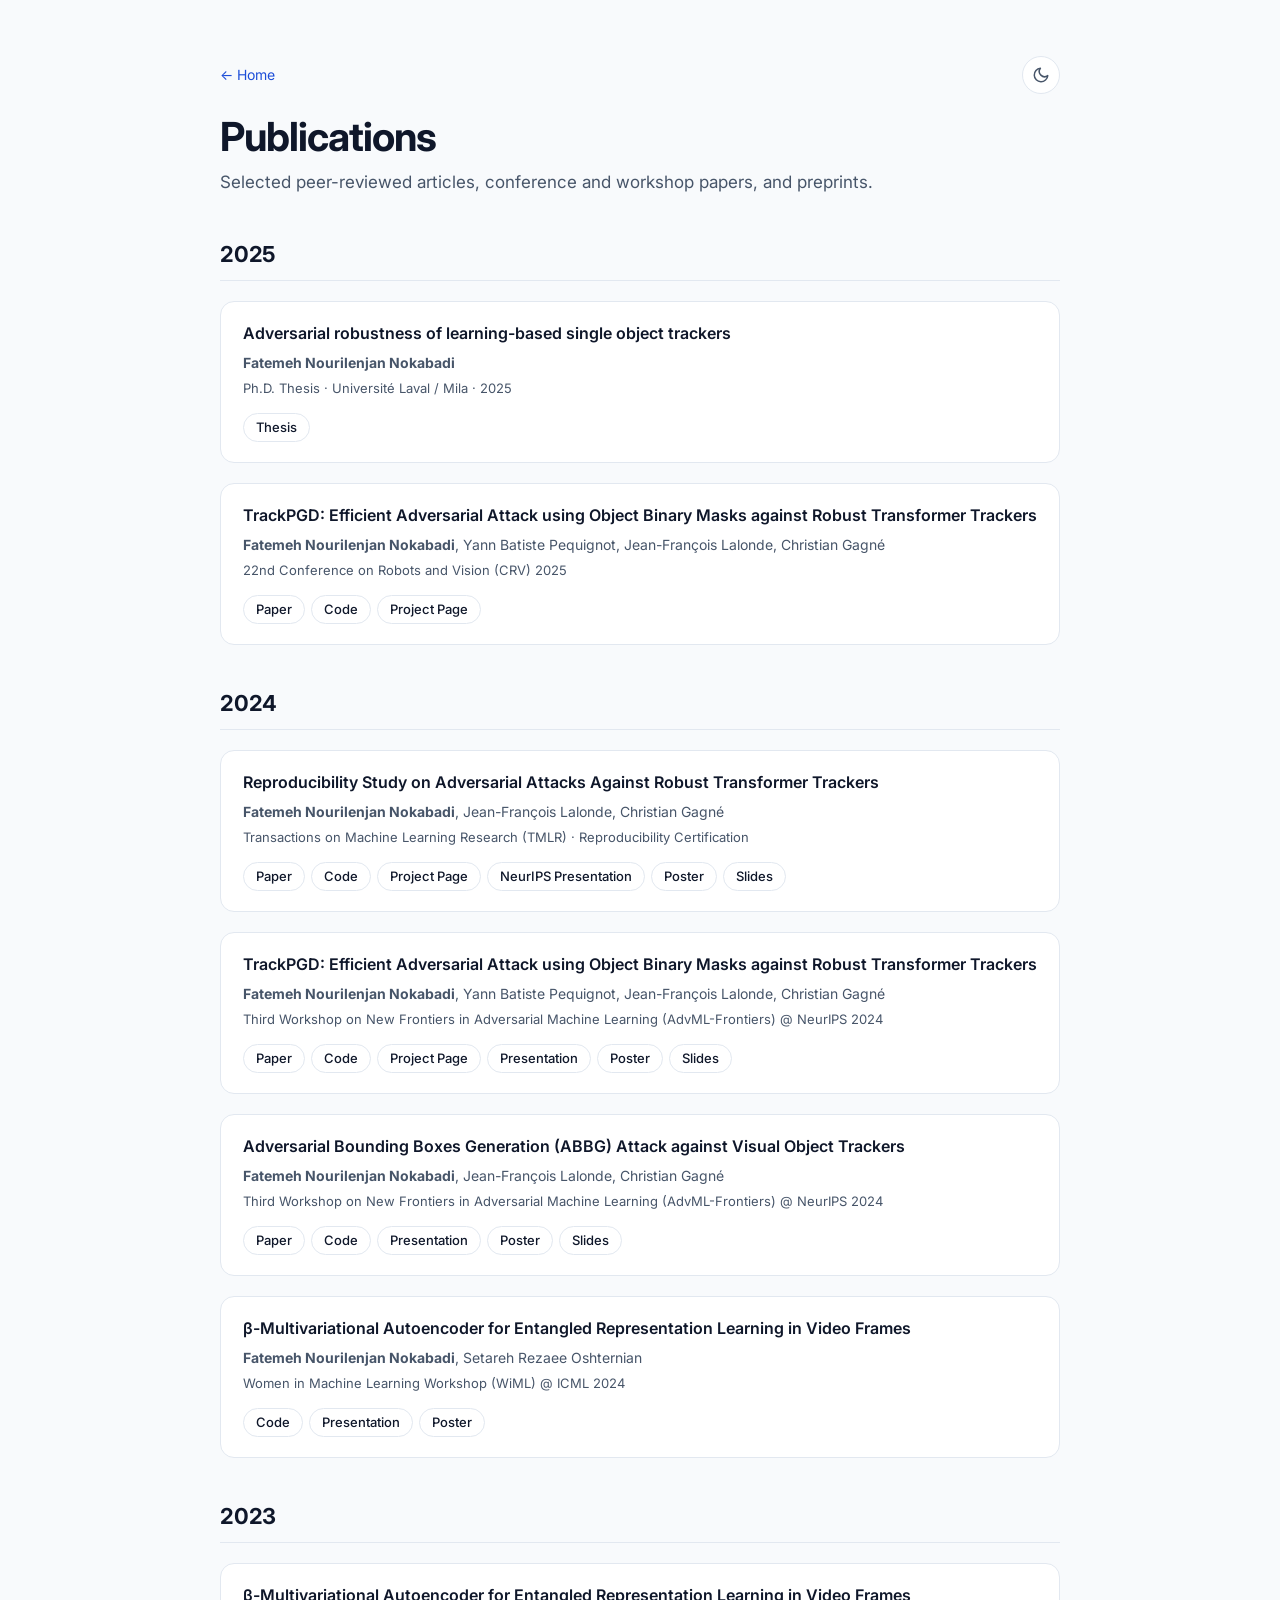
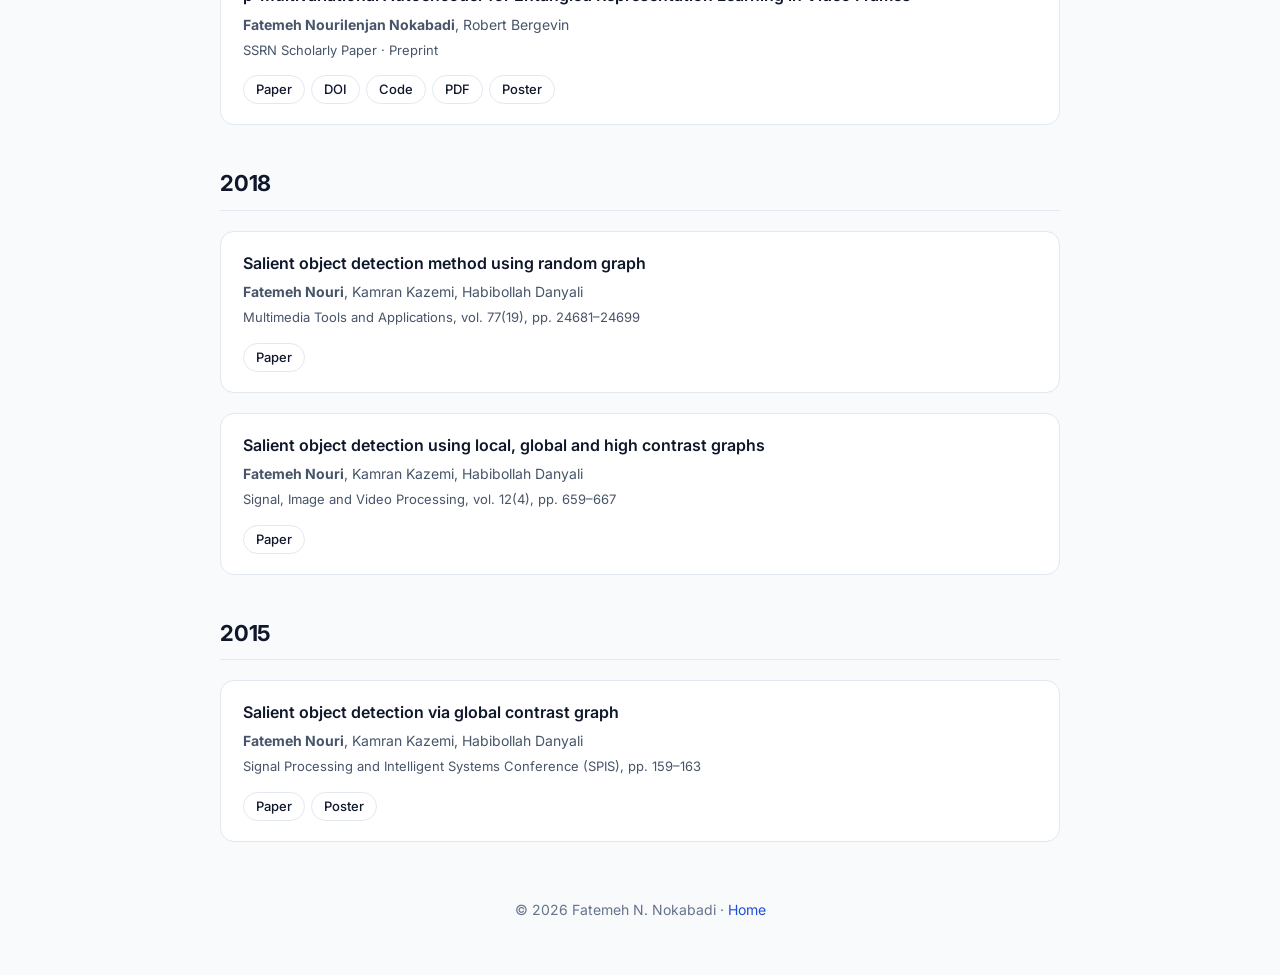
==== commit 5ef0ae59: "Remove figure thumbnails from Publications" ====
--- a/publications.html
+++ b/publications.html
@@ -13,12 +13,15 @@
     <meta property="og:title" content="Publications | Fatemeh N. Nokabadi">
     <meta property="og:description" content="Publications by Fatemeh N. Nokabadi — computer vision, adversarial robustness, representation learning.">
     <meta property="og:url" content="https://fatemehn.github.io/publications.html">
-    <meta property="og:image" content="https://fatemehn.github.io/assets/img/profile.png">
+    <meta property="og:image" content="https://fatemehn.github.io/assets/img/social-preview.png">
+    <meta property="og:image:width" content="1200">
+    <meta property="og:image:height" content="630">
+    <meta property="og:image:alt" content="Fatemeh N. Nokabadi, Machine Learning Scientist">
 
-    <meta name="twitter:card" content="summary">
+    <meta name="twitter:card" content="summary_large_image">
     <meta name="twitter:title" content="Publications | Fatemeh N. Nokabadi">
     <meta name="twitter:description" content="Publications by Fatemeh N. Nokabadi — computer vision, adversarial robustness, representation learning.">
-    <meta name="twitter:image" content="https://fatemehn.github.io/assets/img/profile.png">
+    <meta name="twitter:image" content="https://fatemehn.github.io/assets/img/social-preview.png">
 
     <link rel="icon" type="image/svg+xml" href="favicon.svg">
     <link rel="preconnect" href="https://fonts.googleapis.com">
@@ -51,28 +54,22 @@
             <h2>2025</h2>
 
             <div class="card pub">
-                <a class="pub-thumb" href="assets/img/figures/thesis-attacks.webp" target="_blank" rel="noopener"><img src="assets/img/figures/thesis-attacks.webp" alt="Perturbed search regions and perturbation maps of the CSA, IoU, SPARK and RTAA attacks on a TransT-SEG tracker" width="474" height="218" loading="lazy"></a>
-                <div class="pub-body">
-                    <div class="pub-title">Adversarial robustness of learning-based single object trackers</div>
-                    <div class="pub-authors"><strong>Fatemeh Nourilenjan Nokabadi</strong></div>
-                    <p class="subtitle pub-venue">Ph.D. Thesis &middot; Universit&eacute; Laval / Mila &middot; 2025</p>
-                    <div class="pub-links">
-                        <a href="https://corpus.ulaval.ca/entities/publication/7c452c49-e548-4453-a1b8-ef838040003e" target="_blank" rel="noopener">Thesis</a>
-                    </div>
+                <div class="pub-title">Adversarial robustness of learning-based single object trackers</div>
+                <div class="pub-authors"><strong>Fatemeh Nourilenjan Nokabadi</strong></div>
+                <p class="subtitle pub-venue">Ph.D. Thesis &middot; Universit&eacute; Laval / Mila &middot; 2025</p>
+                <div class="pub-links">
+                    <a href="https://corpus.ulaval.ca/entities/publication/7c452c49-e548-4453-a1b8-ef838040003e" target="_blank" rel="noopener">Thesis</a>
                 </div>
             </div>
 
             <div class="card pub">
-                <a class="pub-thumb" href="assets/img/figures/trackpgd.webp" target="_blank" rel="noopener"><img src="assets/img/figures/trackpgd.webp" alt="TrackPGD attack results: predicted object masks on tracking sequences before and after the attack" width="1200" height="449" loading="lazy"></a>
-                <div class="pub-body">
-                    <div class="pub-title">TrackPGD: Efficient Adversarial Attack using Object Binary Masks against Robust Transformer Trackers</div>
-                    <div class="pub-authors"><strong>Fatemeh Nourilenjan Nokabadi</strong>, Yann Batiste Pequignot, Jean-Fran&ccedil;ois Lalonde, Christian Gagn&eacute;</div>
-                    <p class="subtitle pub-venue">22nd Conference on Robots and Vision (CRV) 2025</p>
-                    <div class="pub-links">
-                        <a href="https://crv.pubpub.org/pub/9aj2g0hb/release/1" target="_blank" rel="noopener">Paper</a>
-                        <a href="https://github.com/fatemehN/TrackPGD" target="_blank" rel="noopener">Code</a>
-                        <a href="https://lvsn.github.io/TrackPGD/" target="_blank" rel="noopener">Project Page</a>
-                    </div>
+                <div class="pub-title">TrackPGD: Efficient Adversarial Attack using Object Binary Masks against Robust Transformer Trackers</div>
+                <div class="pub-authors"><strong>Fatemeh Nourilenjan Nokabadi</strong>, Yann Batiste Pequignot, Jean-Fran&ccedil;ois Lalonde, Christian Gagn&eacute;</div>
+                <p class="subtitle pub-venue">22nd Conference on Robots and Vision (CRV) 2025</p>
+                <div class="pub-links">
+                    <a href="https://crv.pubpub.org/pub/9aj2g0hb/release/1" target="_blank" rel="noopener">Paper</a>
+                    <a href="https://github.com/fatemehN/TrackPGD" target="_blank" rel="noopener">Code</a>
+                    <a href="https://lvsn.github.io/TrackPGD/" target="_blank" rel="noopener">Project Page</a>
                 </div>
             </div>
         </section>
@@ -81,66 +78,54 @@
             <h2>2024</h2>
 
             <div class="card pub">
-                <a class="pub-thumb" href="assets/img/figures/repro-study.webp" target="_blank" rel="noopener"><img src="assets/img/figures/repro-study.webp" alt="Adversarial perturbations and attacked frames compared across attacks in the reproducibility study" width="787" height="456" loading="lazy"></a>
-                <div class="pub-body">
-                    <div class="pub-title">Reproducibility Study on Adversarial Attacks Against Robust Transformer Trackers</div>
-                    <div class="pub-authors"><strong>Fatemeh Nourilenjan Nokabadi</strong>, Jean-Fran&ccedil;ois Lalonde, Christian Gagn&eacute;</div>
-                    <p class="subtitle pub-venue">Transactions on Machine Learning Research (TMLR) &middot; Reproducibility Certification</p>
-                    <div class="pub-links">
-                        <a href="https://openreview.net/forum?id=FEEKR0Vl9s" target="_blank" rel="noopener">Paper</a>
-                        <a href="https://github.com/fatemehN/ReproducibilityStudy" target="_blank" rel="noopener">Code</a>
-                        <a href="https://lvsn.github.io/ReproStudy/" target="_blank" rel="noopener">Project Page</a>
-                        <a href="https://neurips.cc/virtual/2024/poster/99343" target="_blank" rel="noopener">NeurIPS Presentation</a>
-                        <a href="NeurIPS2024/Reproducibility_Poster_Nokabadi.pdf" target="_blank" rel="noopener">Poster</a>
-                        <a href="NeurIPS2024/Reproducibilty_Slides.pdf" target="_blank" rel="noopener">Slides</a>
-                    </div>
+                <div class="pub-title">Reproducibility Study on Adversarial Attacks Against Robust Transformer Trackers</div>
+                <div class="pub-authors"><strong>Fatemeh Nourilenjan Nokabadi</strong>, Jean-Fran&ccedil;ois Lalonde, Christian Gagn&eacute;</div>
+                <p class="subtitle pub-venue">Transactions on Machine Learning Research (TMLR) &middot; Reproducibility Certification</p>
+                <div class="pub-links">
+                    <a href="https://openreview.net/forum?id=FEEKR0Vl9s" target="_blank" rel="noopener">Paper</a>
+                    <a href="https://github.com/fatemehN/ReproducibilityStudy" target="_blank" rel="noopener">Code</a>
+                    <a href="https://lvsn.github.io/ReproStudy/" target="_blank" rel="noopener">Project Page</a>
+                    <a href="https://neurips.cc/virtual/2024/poster/99343" target="_blank" rel="noopener">NeurIPS Presentation</a>
+                    <a href="NeurIPS2024/Reproducibility_Poster_Nokabadi.pdf" target="_blank" rel="noopener">Poster</a>
+                    <a href="NeurIPS2024/Reproducibilty_Slides.pdf" target="_blank" rel="noopener">Slides</a>
                 </div>
             </div>
 
             <div class="card pub">
-                <a class="pub-thumb" href="assets/img/figures/trackpgd.webp" target="_blank" rel="noopener"><img src="assets/img/figures/trackpgd.webp" alt="TrackPGD attack results: predicted object masks on tracking sequences before and after the attack" width="1200" height="449" loading="lazy"></a>
-                <div class="pub-body">
-                    <div class="pub-title">TrackPGD: Efficient Adversarial Attack using Object Binary Masks against Robust Transformer Trackers</div>
-                    <div class="pub-authors"><strong>Fatemeh Nourilenjan Nokabadi</strong>, Yann Batiste Pequignot, Jean-Fran&ccedil;ois Lalonde, Christian Gagn&eacute;</div>
-                    <p class="subtitle pub-venue">Third Workshop on New Frontiers in Adversarial Machine Learning (AdvML-Frontiers) @ NeurIPS 2024</p>
-                    <div class="pub-links">
-                        <a href="https://openreview.net/forum?id=niCzJh1cbP" target="_blank" rel="noopener">Paper</a>
-                        <a href="https://github.com/fatemehN/TrackPGD" target="_blank" rel="noopener">Code</a>
-                        <a href="https://lvsn.github.io/TrackPGD/" target="_blank" rel="noopener">Project Page</a>
-                        <a href="https://neurips.cc/virtual/2024/100197" target="_blank" rel="noopener">Presentation</a>
-                        <a href="NeurIPS2024/TrackPGDPosterFinal.pdf" target="_blank" rel="noopener">Poster</a>
-                        <a href="NeurIPS2024/TrackPGD_Slides.pdf" target="_blank" rel="noopener">Slides</a>
-                    </div>
+                <div class="pub-title">TrackPGD: Efficient Adversarial Attack using Object Binary Masks against Robust Transformer Trackers</div>
+                <div class="pub-authors"><strong>Fatemeh Nourilenjan Nokabadi</strong>, Yann Batiste Pequignot, Jean-Fran&ccedil;ois Lalonde, Christian Gagn&eacute;</div>
+                <p class="subtitle pub-venue">Third Workshop on New Frontiers in Adversarial Machine Learning (AdvML-Frontiers) @ NeurIPS 2024</p>
+                <div class="pub-links">
+                    <a href="https://openreview.net/forum?id=niCzJh1cbP" target="_blank" rel="noopener">Paper</a>
+                    <a href="https://github.com/fatemehN/TrackPGD" target="_blank" rel="noopener">Code</a>
+                    <a href="https://lvsn.github.io/TrackPGD/" target="_blank" rel="noopener">Project Page</a>
+                    <a href="https://neurips.cc/virtual/2024/100197" target="_blank" rel="noopener">Presentation</a>
+                    <a href="NeurIPS2024/TrackPGDPosterFinal.pdf" target="_blank" rel="noopener">Poster</a>
+                    <a href="NeurIPS2024/TrackPGD_Slides.pdf" target="_blank" rel="noopener">Slides</a>
                 </div>
             </div>
 
             <div class="card pub">
-                <a class="pub-thumb" href="assets/img/figures/abbg.webp" target="_blank" rel="noopener"><img src="assets/img/figures/abbg.webp" alt="Tracker outputs on three video sequences with no attack and under the SPARK, RTAA, TrackPGD and ABBG attacks" width="720" height="339" loading="lazy"></a>
-                <div class="pub-body">
-                    <div class="pub-title">Adversarial Bounding Boxes Generation (ABBG) Attack against Visual Object Trackers</div>
-                    <div class="pub-authors"><strong>Fatemeh Nourilenjan Nokabadi</strong>, Jean-Fran&ccedil;ois Lalonde, Christian Gagn&eacute;</div>
-                    <p class="subtitle pub-venue">Third Workshop on New Frontiers in Adversarial Machine Learning (AdvML-Frontiers) @ NeurIPS 2024</p>
-                    <div class="pub-links">
-                        <a href="https://openreview.net/forum?id=PRQFtvakYN" target="_blank" rel="noopener">Paper</a>
-                        <a href="https://github.com/fatemehN/ABBG" target="_blank" rel="noopener">Code</a>
-                        <a href="https://neurips.cc/virtual/2024/100211" target="_blank" rel="noopener">Presentation</a>
-                        <a href="NeurIPS2024/ABBGPosterFinal.pdf" target="_blank" rel="noopener">Poster</a>
-                        <a href="NeurIPS2024/ABBG_Slides.pdf" target="_blank" rel="noopener">Slides</a>
-                    </div>
+                <div class="pub-title">Adversarial Bounding Boxes Generation (ABBG) Attack against Visual Object Trackers</div>
+                <div class="pub-authors"><strong>Fatemeh Nourilenjan Nokabadi</strong>, Jean-Fran&ccedil;ois Lalonde, Christian Gagn&eacute;</div>
+                <p class="subtitle pub-venue">Third Workshop on New Frontiers in Adversarial Machine Learning (AdvML-Frontiers) @ NeurIPS 2024</p>
+                <div class="pub-links">
+                    <a href="https://openreview.net/forum?id=PRQFtvakYN" target="_blank" rel="noopener">Paper</a>
+                    <a href="https://github.com/fatemehN/ABBG" target="_blank" rel="noopener">Code</a>
+                    <a href="https://neurips.cc/virtual/2024/100211" target="_blank" rel="noopener">Presentation</a>
+                    <a href="NeurIPS2024/ABBGPosterFinal.pdf" target="_blank" rel="noopener">Poster</a>
+                    <a href="NeurIPS2024/ABBG_Slides.pdf" target="_blank" rel="noopener">Slides</a>
                 </div>
             </div>
 
             <div class="card pub">
-                <a class="pub-thumb" href="assets/img/figures/bmvae.webp" target="_blank" rel="noopener"><img src="assets/img/figures/bmvae.webp" alt="Beta-Multivariational Autoencoder: encoder, multivariate Gaussian bottleneck and mask decoder" width="1127" height="628" loading="lazy"></a>
-                <div class="pub-body">
-                    <div class="pub-title">&beta;-Multivariational Autoencoder for Entangled Representation Learning in Video Frames</div>
-                    <div class="pub-authors"><strong>Fatemeh Nourilenjan Nokabadi</strong>, Setareh Rezaee Oshternian</div>
-                    <p class="subtitle pub-venue">Women in Machine Learning Workshop (WiML) @ ICML 2024</p>
-                    <div class="pub-links">
-                        <a href="https://github.com/fatemehN/entangled_representation" target="_blank" rel="noopener">Code</a>
-                        <a href="https://www.youtube.com/watch?v=EUA3tJLeZyg" target="_blank" rel="noopener">Presentation</a>
-                        <a href="assets/pdf/bmvae_poster.pdf" target="_blank" rel="noopener">Poster</a>
-                    </div>
+                <div class="pub-title">&beta;-Multivariational Autoencoder for Entangled Representation Learning in Video Frames</div>
+                <div class="pub-authors"><strong>Fatemeh Nourilenjan Nokabadi</strong>, Setareh Rezaee Oshternian</div>
+                <p class="subtitle pub-venue">Women in Machine Learning Workshop (WiML) @ ICML 2024</p>
+                <div class="pub-links">
+                    <a href="https://github.com/fatemehN/entangled_representation" target="_blank" rel="noopener">Code</a>
+                    <a href="https://www.youtube.com/watch?v=EUA3tJLeZyg" target="_blank" rel="noopener">Presentation</a>
+                    <a href="assets/pdf/bmvae_poster.pdf" target="_blank" rel="noopener">Poster</a>
                 </div>
             </div>
         </section>
@@ -149,18 +134,15 @@
             <h2>2023</h2>
 
             <div class="card pub">
-                <a class="pub-thumb" href="assets/img/figures/bmvae.webp" target="_blank" rel="noopener"><img src="assets/img/figures/bmvae.webp" alt="Beta-Multivariational Autoencoder: encoder, multivariate Gaussian bottleneck and mask decoder" width="1127" height="628" loading="lazy"></a>
-                <div class="pub-body">
-                    <div class="pub-title">&beta;-Multivariational Autoencoder for Entangled Representation Learning in Video Frames</div>
-                    <div class="pub-authors"><strong>Fatemeh Nourilenjan Nokabadi</strong>, Robert Bergevin</div>
-                    <p class="subtitle pub-venue">SSRN Scholarly Paper &middot; Preprint</p>
-                    <div class="pub-links">
-                        <a href="https://papers.ssrn.com/abstract=4364375" target="_blank" rel="noopener">Paper</a>
-                        <a href="https://doi.org/10.2139/ssrn.4364375" target="_blank" rel="noopener">DOI</a>
-                        <a href="https://github.com/fatemehN/entangled_representation" target="_blank" rel="noopener">Code</a>
-                        <a href="assets/pdf/BMVAE.pdf" target="_blank" rel="noopener">PDF</a>
-                        <a href="assets/pdf/bmvae_poster.pdf" target="_blank" rel="noopener">Poster</a>
-                    </div>
+                <div class="pub-title">&beta;-Multivariational Autoencoder for Entangled Representation Learning in Video Frames</div>
+                <div class="pub-authors"><strong>Fatemeh Nourilenjan Nokabadi</strong>, Robert Bergevin</div>
+                <p class="subtitle pub-venue">SSRN Scholarly Paper &middot; Preprint</p>
+                <div class="pub-links">
+                    <a href="https://papers.ssrn.com/abstract=4364375" target="_blank" rel="noopener">Paper</a>
+                    <a href="https://doi.org/10.2139/ssrn.4364375" target="_blank" rel="noopener">DOI</a>
+                    <a href="https://github.com/fatemehN/entangled_representation" target="_blank" rel="noopener">Code</a>
+                    <a href="assets/pdf/BMVAE.pdf" target="_blank" rel="noopener">PDF</a>
+                    <a href="assets/pdf/bmvae_poster.pdf" target="_blank" rel="noopener">Poster</a>
                 </div>
             </div>
         </section>
@@ -169,26 +151,20 @@
             <h2>2018</h2>
 
             <div class="card pub">
-                <a class="pub-thumb" href="assets/img/figures/saliency-random-graph.webp" target="_blank" rel="noopener"><img src="assets/img/figures/saliency-random-graph.webp" alt="Random-graph salient object detection pipeline: superpixels, region similarity graph, inbound degrees and label propagation" width="741" height="291" loading="lazy"></a>
-                <div class="pub-body">
-                    <div class="pub-title">Salient object detection method using random graph</div>
-                    <div class="pub-authors"><strong>Fatemeh Nouri</strong>, Kamran Kazemi, Habibollah Danyali</div>
-                    <p class="subtitle pub-venue">Multimedia Tools and Applications, vol. 77(19), pp. 24681&ndash;24699</p>
-                    <div class="pub-links">
-                        <a href="https://doi.org/10.1007/s11042-018-5668-3" target="_blank" rel="noopener">Paper</a>
-                    </div>
+                <div class="pub-title">Salient object detection method using random graph</div>
+                <div class="pub-authors"><strong>Fatemeh Nouri</strong>, Kamran Kazemi, Habibollah Danyali</div>
+                <p class="subtitle pub-venue">Multimedia Tools and Applications, vol. 77(19), pp. 24681&ndash;24699</p>
+                <div class="pub-links">
+                    <a href="https://doi.org/10.1007/s11042-018-5668-3" target="_blank" rel="noopener">Paper</a>
                 </div>
             </div>
 
             <div class="card pub">
-                <a class="pub-thumb" href="assets/img/figures/saliency-multi-graph.webp" target="_blank" rel="noopener"><img src="assets/img/figures/saliency-multi-graph.webp" alt="Saliency maps on MSRA10K images from the local, global and high-contrast graph method" width="790" height="297" loading="lazy"></a>
-                <div class="pub-body">
-                    <div class="pub-title">Salient object detection using local, global and high contrast graphs</div>
-                    <div class="pub-authors"><strong>Fatemeh Nouri</strong>, Kamran Kazemi, Habibollah Danyali</div>
-                    <p class="subtitle pub-venue">Signal, Image and Video Processing, vol. 12(4), pp. 659&ndash;667</p>
-                    <div class="pub-links">
-                        <a href="https://doi.org/10.1007/s11760-017-1205-5" target="_blank" rel="noopener">Paper</a>
-                    </div>
+                <div class="pub-title">Salient object detection using local, global and high contrast graphs</div>
+                <div class="pub-authors"><strong>Fatemeh Nouri</strong>, Kamran Kazemi, Habibollah Danyali</div>
+                <p class="subtitle pub-venue">Signal, Image and Video Processing, vol. 12(4), pp. 659&ndash;667</p>
+                <div class="pub-links">
+                    <a href="https://doi.org/10.1007/s11760-017-1205-5" target="_blank" rel="noopener">Paper</a>
                 </div>
             </div>
         </section>
@@ -197,15 +173,12 @@
             <h2>2015</h2>
 
             <div class="card pub">
-                <a class="pub-thumb" href="assets/img/figures/saliency-global-contrast.webp" target="_blank" rel="noopener"><img src="assets/img/figures/saliency-global-contrast.webp" alt="Global contrast graph: edge weights thresholded to keep salient nodes" width="484" height="143" loading="lazy"></a>
-                <div class="pub-body">
-                    <div class="pub-title">Salient object detection via global contrast graph</div>
-                    <div class="pub-authors"><strong>Fatemeh Nouri</strong>, Kamran Kazemi, Habibollah Danyali</div>
-                    <p class="subtitle pub-venue">Signal Processing and Intelligent Systems Conference (SPIS), pp. 159&ndash;163</p>
-                    <div class="pub-links">
-                        <a href="https://ieeexplore.ieee.org/abstract/document/7422332" target="_blank" rel="noopener">Paper</a>
-                        <a href="assets/pdf/ICSPIS 2015.pdf" target="_blank" rel="noopener">Poster</a>
-                    </div>
+                <div class="pub-title">Salient object detection via global contrast graph</div>
+                <div class="pub-authors"><strong>Fatemeh Nouri</strong>, Kamran Kazemi, Habibollah Danyali</div>
+                <p class="subtitle pub-venue">Signal Processing and Intelligent Systems Conference (SPIS), pp. 159&ndash;163</p>
+                <div class="pub-links">
+                    <a href="https://ieeexplore.ieee.org/abstract/document/7422332" target="_blank" rel="noopener">Paper</a>
+                    <a href="assets/pdf/ICSPIS 2015.pdf" target="_blank" rel="noopener">Poster</a>
                 </div>
             </div>
         </section>
--- a/style.css
+++ b/style.css
@@ -176,6 +176,7 @@
 /* ---------- Tabs ---------- */
 
 .tab-bar {
+    position: relative;
     display: flex;
     align-items: center;
     gap: 12px;
@@ -222,9 +223,47 @@
     to { opacity: 1; transform: none; }
 }
 
+.has-indicator .tab[aria-selected="true"] {
+    border-bottom-color: transparent;
+}
+
+.tab-indicator {
+    position: absolute;
+    height: 2px;
+    border-radius: 2px;
+    background: var(--accent);
+    pointer-events: none;
+}
+
+.tab-indicator.ready {
+    transition: left 0.3s cubic-bezier(0.2, 0.8, 0.2, 1), top 0.3s cubic-bezier(0.2, 0.8, 0.2, 1), width 0.3s cubic-bezier(0.2, 0.8, 0.2, 1);
+}
+
+/* Project and publication cards lift slightly on hover. */
+.card.project,
+.card.pub {
+    transition: transform 0.2s ease, box-shadow 0.2s ease, border-color 0.2s ease;
+}
+
+.card.project:hover,
+.card.pub:hover {
+    transform: translateY(-3px);
+    border-color: var(--accent-border);
+    box-shadow: 0 12px 32px rgba(15, 23, 42, 0.08);
+}
+
 @media (prefers-reduced-motion: reduce) {
     .tab-panel:not([hidden]) {
         animation: none;
+    }
+    .tab-indicator.ready,
+    .card.project,
+    .card.pub {
+        transition: none;
+    }
+    .card.project:hover,
+    .card.pub:hover {
+        transform: none;
     }
 }
 
@@ -548,8 +587,7 @@
 /* ---------- Figures ---------- */
 
 /* Figures are drawn on white, so they sit on a white panel in both themes. */
-.project-figure,
-.pub-thumb {
+.project-figure {
     display: block;
     background: #fff;
     border: 1px solid var(--border);
@@ -558,14 +596,12 @@
     transition: border-color 0.15s, box-shadow 0.15s;
 }
 
-.project-figure:hover,
-.pub-thumb:hover {
+.project-figure:hover {
     border-color: var(--accent-border);
     box-shadow: 0 6px 18px rgba(15, 23, 42, 0.12);
 }
 
-.project-figure img,
-.pub-thumb img {
+.project-figure img {
     display: block;
     width: 100%;
     height: 100%;
@@ -578,28 +614,9 @@
     height: 240px;
 }
 
-.card.pub {
-    display: grid;
-    grid-template-columns: 200px 1fr;
-    gap: 20px;
-    align-items: start;
-}
-
-.pub-thumb {
-    padding: 6px;
-    height: 130px;
-}
-
 @media (max-width: 600px) {
     .project-figure {
         height: 170px;
         padding: 8px;
     }
-    .card.pub {
-        grid-template-columns: 1fr;
-        gap: 14px;
-    }
-    .pub-thumb {
-        height: 150px;
-    }
-}
+}
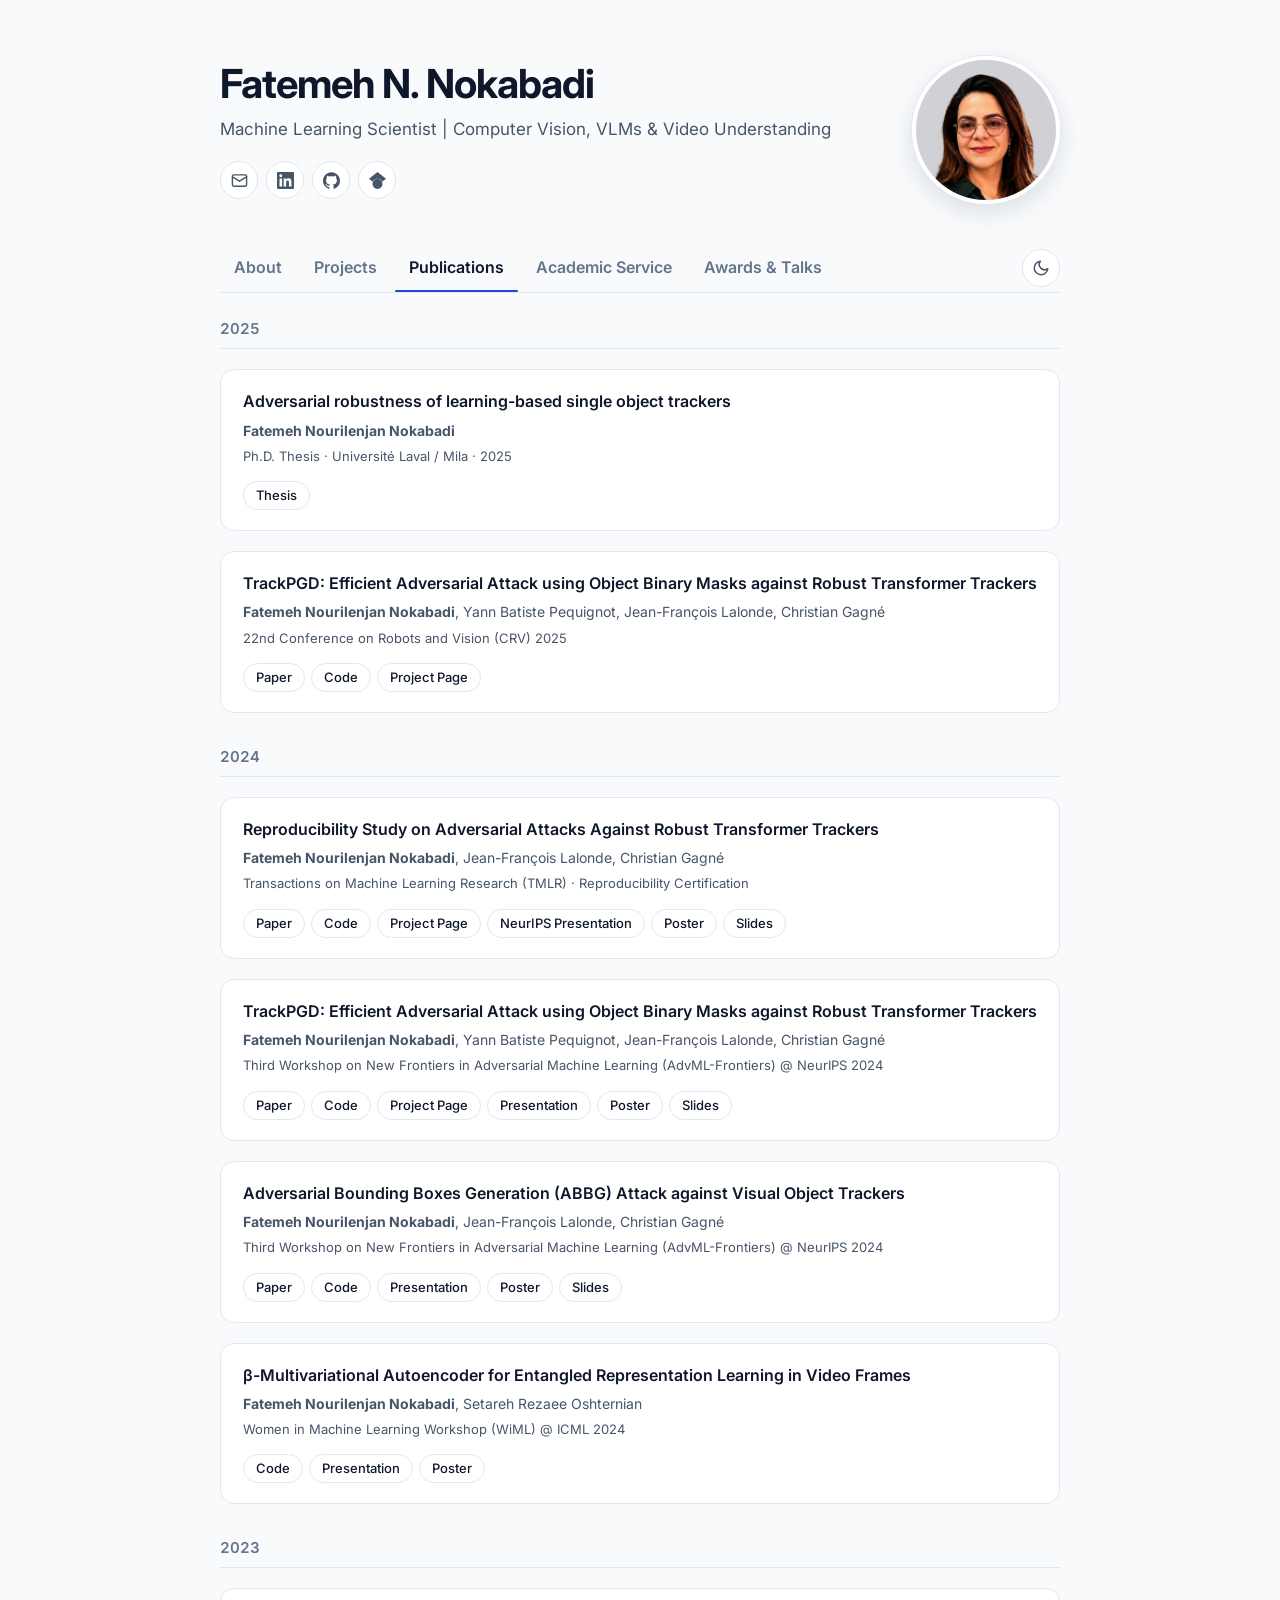
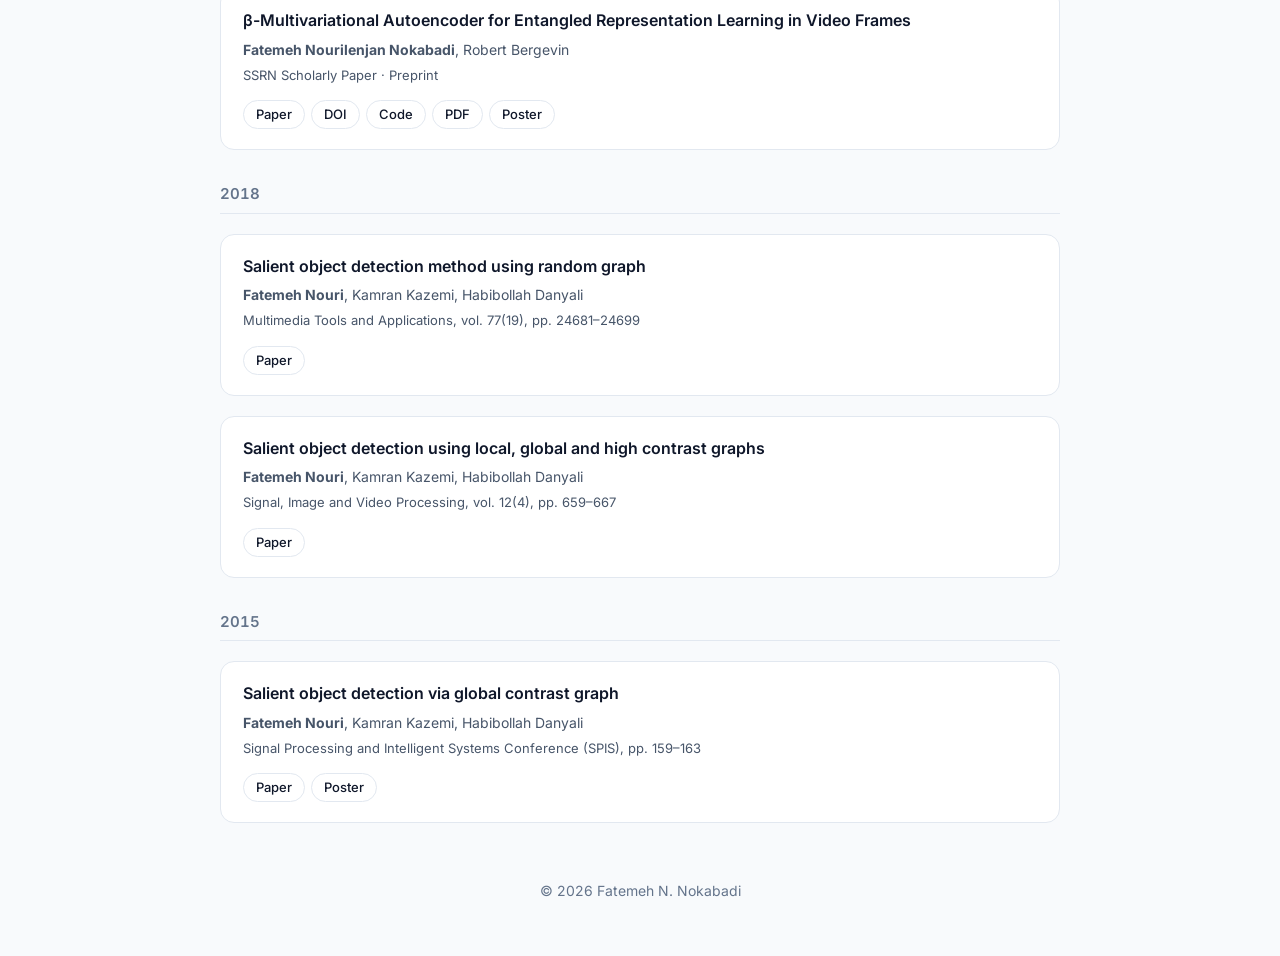
==== commit 12fae98d: "Move publications into a tab on the home page Replace the header Publications button with a Publicat" ====
--- a/publications.html
+++ b/publications.html
@@ -4,192 +4,17 @@
     <meta charset="UTF-8">
     <meta name="viewport" content="width=device-width, initial-scale=1.0">
     <title>Publications | Fatemeh N. Nokabadi</title>
-
-    <meta name="description" content="Publications by Fatemeh N. Nokabadi — computer vision, adversarial robustness, representation learning.">
-    <meta name="author" content="Fatemeh N. Nokabadi">
-    <link rel="canonical" href="https://fatemehn.github.io/publications.html">
-
-    <meta property="og:type" content="website">
-    <meta property="og:title" content="Publications | Fatemeh N. Nokabadi">
-    <meta property="og:description" content="Publications by Fatemeh N. Nokabadi — computer vision, adversarial robustness, representation learning.">
-    <meta property="og:url" content="https://fatemehn.github.io/publications.html">
-    <meta property="og:image" content="https://fatemehn.github.io/assets/img/social-preview.png">
-    <meta property="og:image:width" content="1200">
-    <meta property="og:image:height" content="630">
-    <meta property="og:image:alt" content="Fatemeh N. Nokabadi, Machine Learning Scientist">
-
-    <meta name="twitter:card" content="summary_large_image">
-    <meta name="twitter:title" content="Publications | Fatemeh N. Nokabadi">
-    <meta name="twitter:description" content="Publications by Fatemeh N. Nokabadi — computer vision, adversarial robustness, representation learning.">
-    <meta name="twitter:image" content="https://fatemehn.github.io/assets/img/social-preview.png">
-
+    <meta name="robots" content="noindex">
+    <link rel="canonical" href="https://fatemehn.github.io/#publications">
+    <meta http-equiv="refresh" content="0; url=index.html#publications">
     <link rel="icon" type="image/svg+xml" href="favicon.svg">
-    <link rel="preconnect" href="https://fonts.googleapis.com">
-    <link rel="preconnect" href="https://fonts.gstatic.com" crossorigin>
-    <link rel="stylesheet" href="https://fonts.googleapis.com/css2?family=Inter:wght@400;500;600;700&amp;display=swap">
     <link rel="stylesheet" href="style.css">
-    <script src="theme.js"></script>
+    <script>location.replace('index.html#publications');</script>
 </head>
-
 <body>
-
-
-<div class="container">
-
-    <header>
-        <div class="page-nav">
-            <a href="index.html">&larr; Home</a>
-            <button type="button" class="theme-toggle" aria-label="Switch to dark mode" hidden>
-                <svg class="icon-moon" viewBox="0 0 24 24" fill="none" stroke="currentColor" stroke-width="2" stroke-linecap="round" stroke-linejoin="round" aria-hidden="true"><path d="M21 12.8A9 9 0 1 1 11.2 3a7 7 0 0 0 9.8 9.8z"/></svg>
-                <svg class="icon-sun" viewBox="0 0 24 24" fill="none" stroke="currentColor" stroke-width="2" stroke-linecap="round" stroke-linejoin="round" aria-hidden="true"><circle cx="12" cy="12" r="4"/><path d="M12 2v2M12 20v2M4.9 4.9l1.4 1.4M17.7 17.7l1.4 1.4M2 12h2M20 12h2M4.9 19.1l1.4-1.4M17.7 6.3l1.4-1.4"/></svg>
-            </button>
-        </div>
-        <h1>Publications</h1>
-        <p class="subtitle">Selected peer-reviewed articles, conference and workshop papers, and preprints.</p>
-    </header>
-
-    <main>
-
-        <section>
-            <h2>2025</h2>
-
-            <div class="card pub">
-                <div class="pub-title">Adversarial robustness of learning-based single object trackers</div>
-                <div class="pub-authors"><strong>Fatemeh Nourilenjan Nokabadi</strong></div>
-                <p class="subtitle pub-venue">Ph.D. Thesis &middot; Universit&eacute; Laval / Mila &middot; 2025</p>
-                <div class="pub-links">
-                    <a href="https://corpus.ulaval.ca/entities/publication/7c452c49-e548-4453-a1b8-ef838040003e" target="_blank" rel="noopener">Thesis</a>
-                </div>
-            </div>
-
-            <div class="card pub">
-                <div class="pub-title">TrackPGD: Efficient Adversarial Attack using Object Binary Masks against Robust Transformer Trackers</div>
-                <div class="pub-authors"><strong>Fatemeh Nourilenjan Nokabadi</strong>, Yann Batiste Pequignot, Jean-Fran&ccedil;ois Lalonde, Christian Gagn&eacute;</div>
-                <p class="subtitle pub-venue">22nd Conference on Robots and Vision (CRV) 2025</p>
-                <div class="pub-links">
-                    <a href="https://crv.pubpub.org/pub/9aj2g0hb/release/1" target="_blank" rel="noopener">Paper</a>
-                    <a href="https://github.com/fatemehN/TrackPGD" target="_blank" rel="noopener">Code</a>
-                    <a href="https://lvsn.github.io/TrackPGD/" target="_blank" rel="noopener">Project Page</a>
-                </div>
-            </div>
-        </section>
-
-        <section>
-            <h2>2024</h2>
-
-            <div class="card pub">
-                <div class="pub-title">Reproducibility Study on Adversarial Attacks Against Robust Transformer Trackers</div>
-                <div class="pub-authors"><strong>Fatemeh Nourilenjan Nokabadi</strong>, Jean-Fran&ccedil;ois Lalonde, Christian Gagn&eacute;</div>
-                <p class="subtitle pub-venue">Transactions on Machine Learning Research (TMLR) &middot; Reproducibility Certification</p>
-                <div class="pub-links">
-                    <a href="https://openreview.net/forum?id=FEEKR0Vl9s" target="_blank" rel="noopener">Paper</a>
-                    <a href="https://github.com/fatemehN/ReproducibilityStudy" target="_blank" rel="noopener">Code</a>
-                    <a href="https://lvsn.github.io/ReproStudy/" target="_blank" rel="noopener">Project Page</a>
-                    <a href="https://neurips.cc/virtual/2024/poster/99343" target="_blank" rel="noopener">NeurIPS Presentation</a>
-                    <a href="NeurIPS2024/Reproducibility_Poster_Nokabadi.pdf" target="_blank" rel="noopener">Poster</a>
-                    <a href="NeurIPS2024/Reproducibilty_Slides.pdf" target="_blank" rel="noopener">Slides</a>
-                </div>
-            </div>
-
-            <div class="card pub">
-                <div class="pub-title">TrackPGD: Efficient Adversarial Attack using Object Binary Masks against Robust Transformer Trackers</div>
-                <div class="pub-authors"><strong>Fatemeh Nourilenjan Nokabadi</strong>, Yann Batiste Pequignot, Jean-Fran&ccedil;ois Lalonde, Christian Gagn&eacute;</div>
-                <p class="subtitle pub-venue">Third Workshop on New Frontiers in Adversarial Machine Learning (AdvML-Frontiers) @ NeurIPS 2024</p>
-                <div class="pub-links">
-                    <a href="https://openreview.net/forum?id=niCzJh1cbP" target="_blank" rel="noopener">Paper</a>
-                    <a href="https://github.com/fatemehN/TrackPGD" target="_blank" rel="noopener">Code</a>
-                    <a href="https://lvsn.github.io/TrackPGD/" target="_blank" rel="noopener">Project Page</a>
-                    <a href="https://neurips.cc/virtual/2024/100197" target="_blank" rel="noopener">Presentation</a>
-                    <a href="NeurIPS2024/TrackPGDPosterFinal.pdf" target="_blank" rel="noopener">Poster</a>
-                    <a href="NeurIPS2024/TrackPGD_Slides.pdf" target="_blank" rel="noopener">Slides</a>
-                </div>
-            </div>
-
-            <div class="card pub">
-                <div class="pub-title">Adversarial Bounding Boxes Generation (ABBG) Attack against Visual Object Trackers</div>
-                <div class="pub-authors"><strong>Fatemeh Nourilenjan Nokabadi</strong>, Jean-Fran&ccedil;ois Lalonde, Christian Gagn&eacute;</div>
-                <p class="subtitle pub-venue">Third Workshop on New Frontiers in Adversarial Machine Learning (AdvML-Frontiers) @ NeurIPS 2024</p>
-                <div class="pub-links">
-                    <a href="https://openreview.net/forum?id=PRQFtvakYN" target="_blank" rel="noopener">Paper</a>
-                    <a href="https://github.com/fatemehN/ABBG" target="_blank" rel="noopener">Code</a>
-                    <a href="https://neurips.cc/virtual/2024/100211" target="_blank" rel="noopener">Presentation</a>
-                    <a href="NeurIPS2024/ABBGPosterFinal.pdf" target="_blank" rel="noopener">Poster</a>
-                    <a href="NeurIPS2024/ABBG_Slides.pdf" target="_blank" rel="noopener">Slides</a>
-                </div>
-            </div>
-
-            <div class="card pub">
-                <div class="pub-title">&beta;-Multivariational Autoencoder for Entangled Representation Learning in Video Frames</div>
-                <div class="pub-authors"><strong>Fatemeh Nourilenjan Nokabadi</strong>, Setareh Rezaee Oshternian</div>
-                <p class="subtitle pub-venue">Women in Machine Learning Workshop (WiML) @ ICML 2024</p>
-                <div class="pub-links">
-                    <a href="https://github.com/fatemehN/entangled_representation" target="_blank" rel="noopener">Code</a>
-                    <a href="https://www.youtube.com/watch?v=EUA3tJLeZyg" target="_blank" rel="noopener">Presentation</a>
-                    <a href="assets/pdf/bmvae_poster.pdf" target="_blank" rel="noopener">Poster</a>
-                </div>
-            </div>
-        </section>
-
-        <section>
-            <h2>2023</h2>
-
-            <div class="card pub">
-                <div class="pub-title">&beta;-Multivariational Autoencoder for Entangled Representation Learning in Video Frames</div>
-                <div class="pub-authors"><strong>Fatemeh Nourilenjan Nokabadi</strong>, Robert Bergevin</div>
-                <p class="subtitle pub-venue">SSRN Scholarly Paper &middot; Preprint</p>
-                <div class="pub-links">
-                    <a href="https://papers.ssrn.com/abstract=4364375" target="_blank" rel="noopener">Paper</a>
-                    <a href="https://doi.org/10.2139/ssrn.4364375" target="_blank" rel="noopener">DOI</a>
-                    <a href="https://github.com/fatemehN/entangled_representation" target="_blank" rel="noopener">Code</a>
-                    <a href="assets/pdf/BMVAE.pdf" target="_blank" rel="noopener">PDF</a>
-                    <a href="assets/pdf/bmvae_poster.pdf" target="_blank" rel="noopener">Poster</a>
-                </div>
-            </div>
-        </section>
-
-        <section>
-            <h2>2018</h2>
-
-            <div class="card pub">
-                <div class="pub-title">Salient object detection method using random graph</div>
-                <div class="pub-authors"><strong>Fatemeh Nouri</strong>, Kamran Kazemi, Habibollah Danyali</div>
-                <p class="subtitle pub-venue">Multimedia Tools and Applications, vol. 77(19), pp. 24681&ndash;24699</p>
-                <div class="pub-links">
-                    <a href="https://doi.org/10.1007/s11042-018-5668-3" target="_blank" rel="noopener">Paper</a>
-                </div>
-            </div>
-
-            <div class="card pub">
-                <div class="pub-title">Salient object detection using local, global and high contrast graphs</div>
-                <div class="pub-authors"><strong>Fatemeh Nouri</strong>, Kamran Kazemi, Habibollah Danyali</div>
-                <p class="subtitle pub-venue">Signal, Image and Video Processing, vol. 12(4), pp. 659&ndash;667</p>
-                <div class="pub-links">
-                    <a href="https://doi.org/10.1007/s11760-017-1205-5" target="_blank" rel="noopener">Paper</a>
-                </div>
-            </div>
-        </section>
-
-        <section>
-            <h2>2015</h2>
-
-            <div class="card pub">
-                <div class="pub-title">Salient object detection via global contrast graph</div>
-                <div class="pub-authors"><strong>Fatemeh Nouri</strong>, Kamran Kazemi, Habibollah Danyali</div>
-                <p class="subtitle pub-venue">Signal Processing and Intelligent Systems Conference (SPIS), pp. 159&ndash;163</p>
-                <div class="pub-links">
-                    <a href="https://ieeexplore.ieee.org/abstract/document/7422332" target="_blank" rel="noopener">Paper</a>
-                    <a href="assets/pdf/ICSPIS 2015.pdf" target="_blank" rel="noopener">Poster</a>
-                </div>
-            </div>
-        </section>
-
-    </main>
-
-    <footer>
-        <p>&copy; 2026 Fatemeh N. Nokabadi &middot; <a href="index.html">Home</a></p>
-    </footer>
-
-</div>
-
+<main class="container">
+    <h1>Publications</h1>
+    <p>Publications have moved to the <a href="index.html#publications">Publications tab on the home page</a>.</p>
+</main>
 </body>
 </html>
--- a/style.css
+++ b/style.css
@@ -427,6 +427,20 @@
     margin: 2px 0 12px;
 }
 
+/* Year headings inside the Publications tab. */
+h2.pub-year {
+    font-size: 15px;
+    font-weight: 600;
+    color: var(--text-subtle);
+    font-variant-numeric: tabular-nums;
+    margin: 32px 0 0;
+    padding-bottom: 6px;
+}
+
+.pub-year-group:first-child h2.pub-year {
+    margin-top: 24px;
+}
+
 .pub-links {
     display: flex;
     flex-wrap: wrap;
